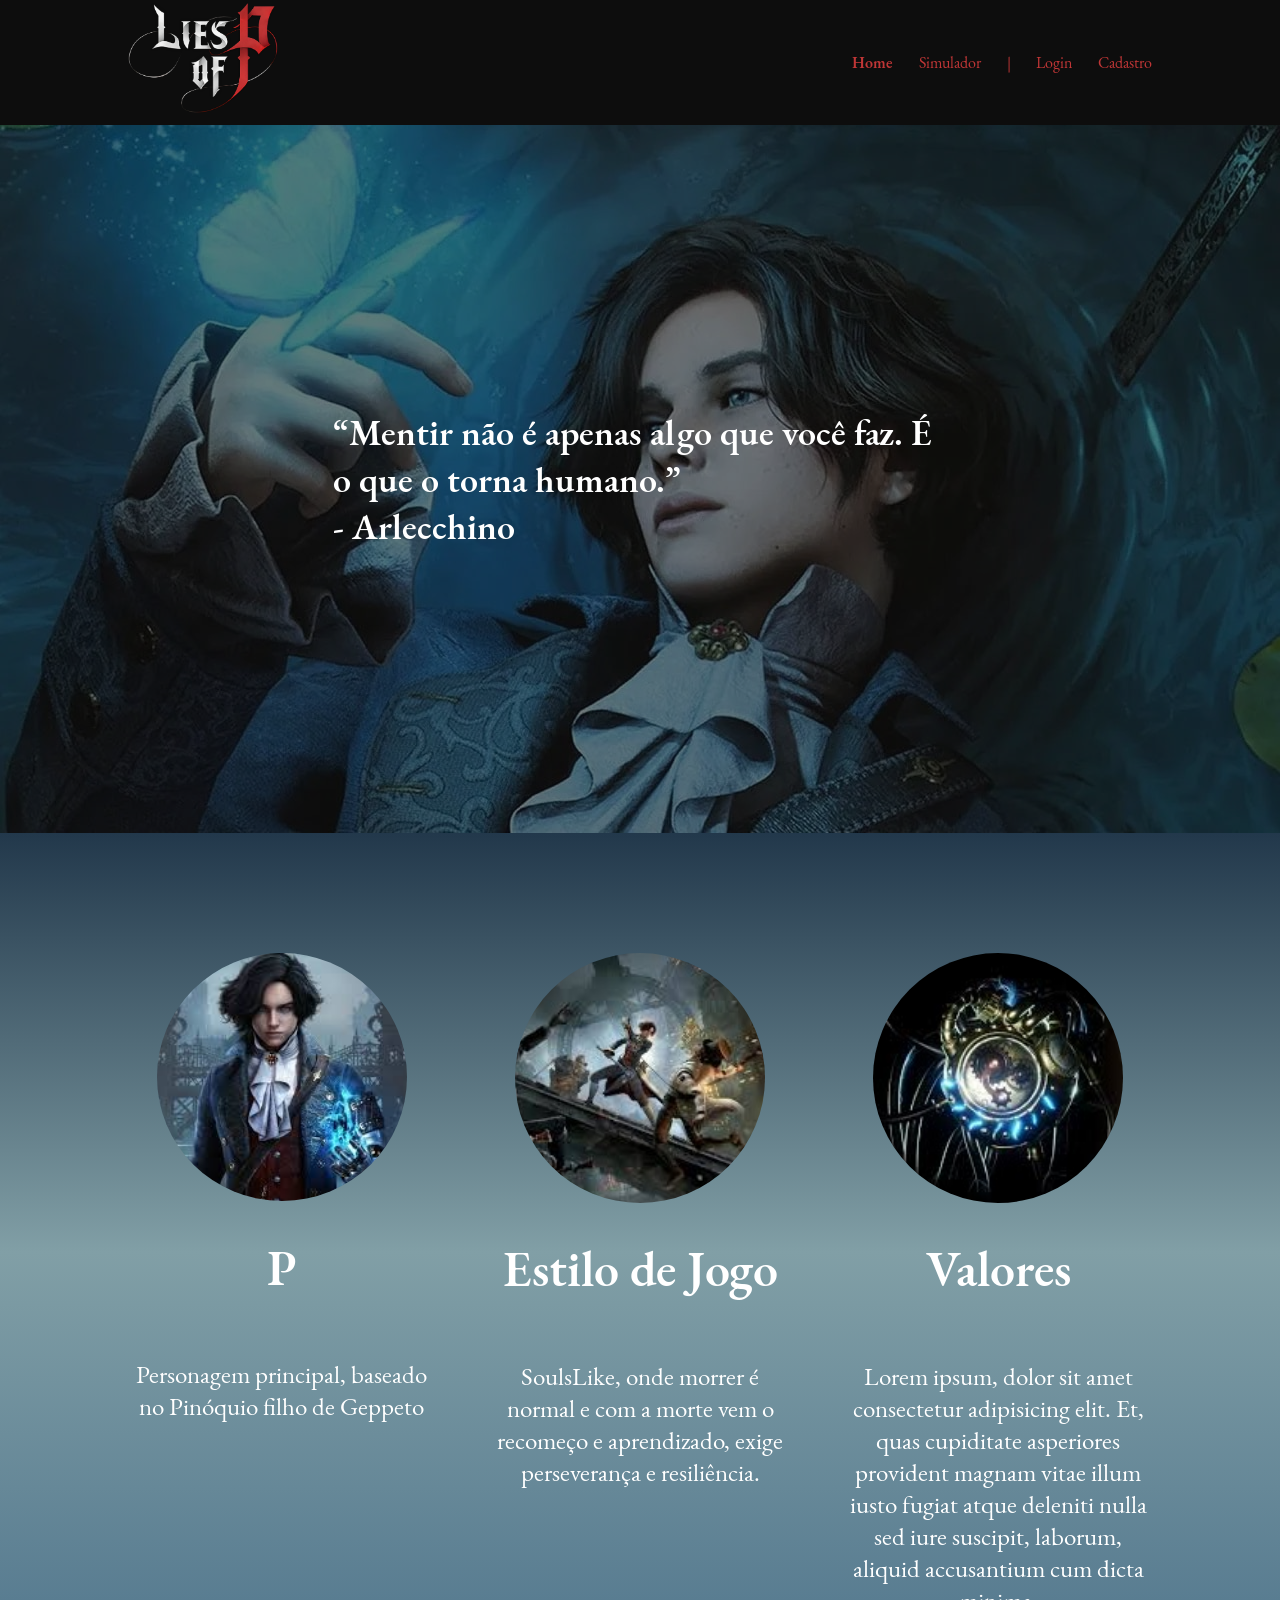
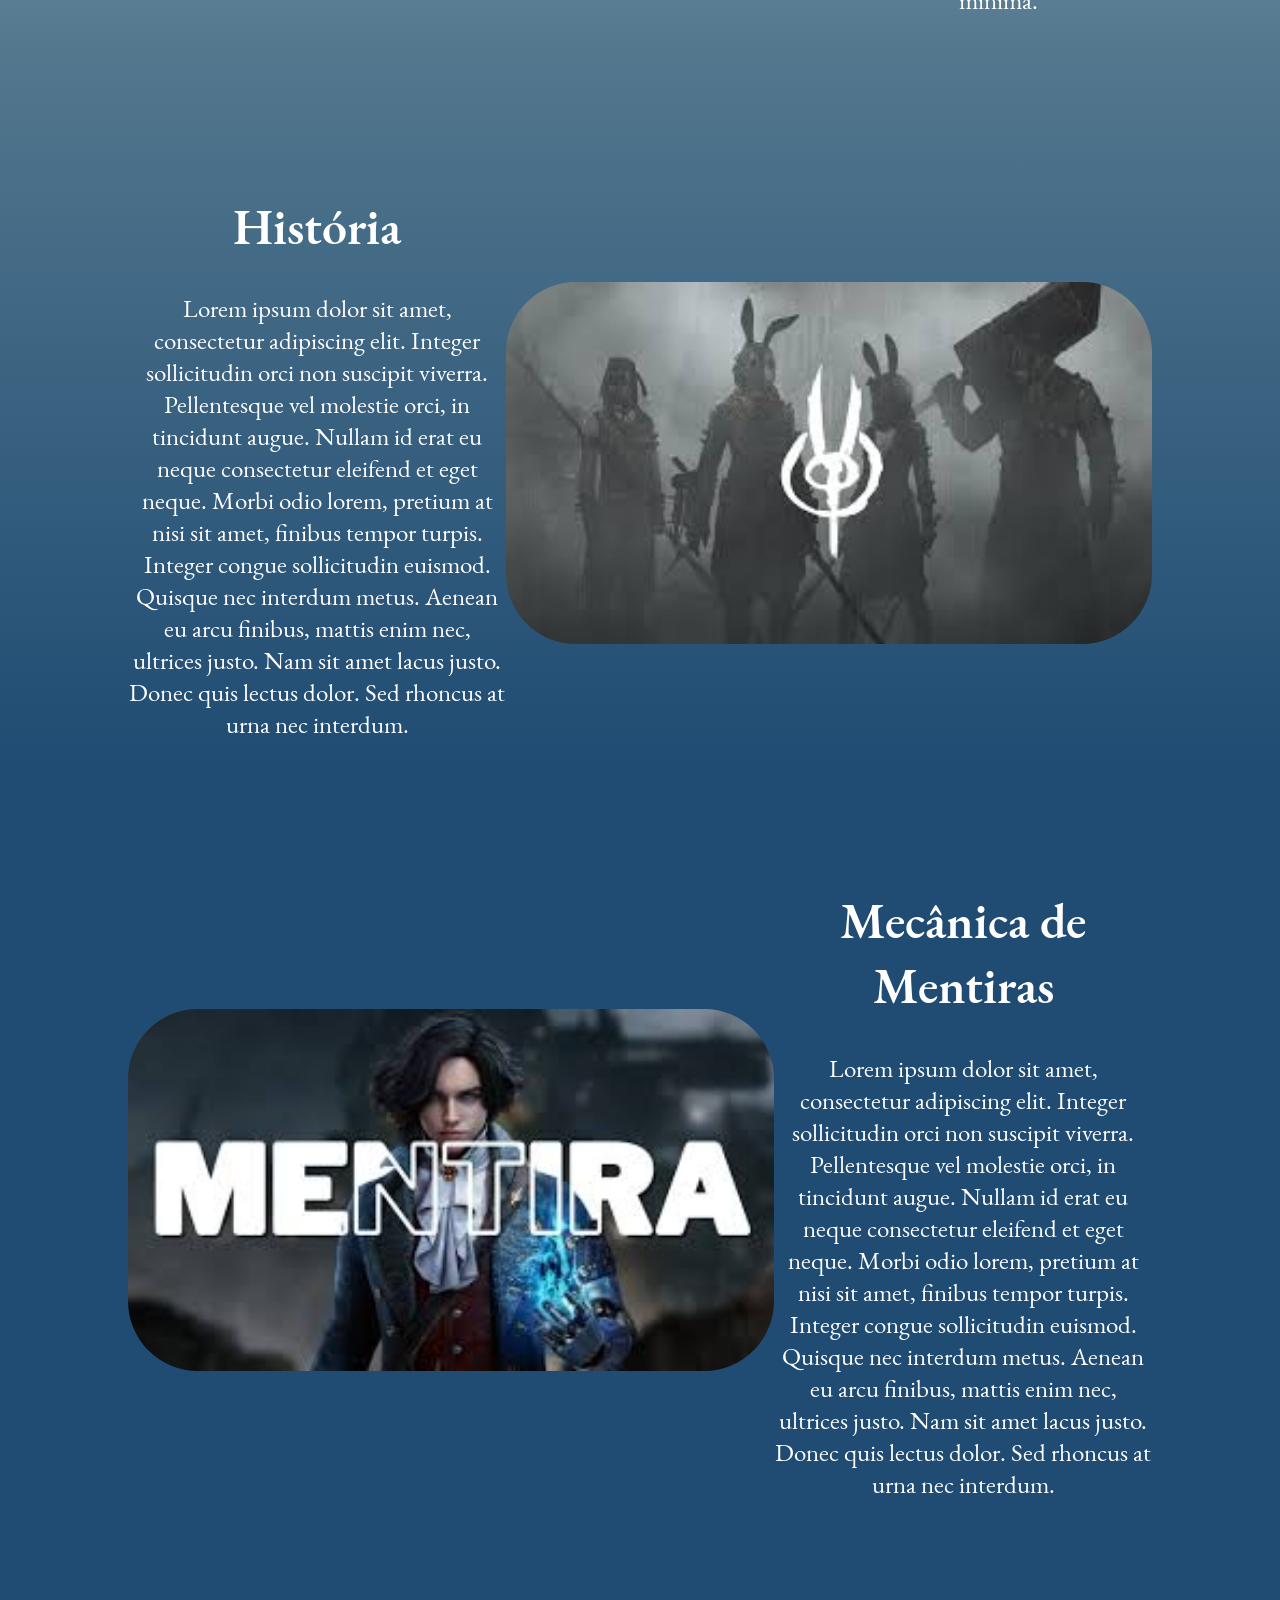
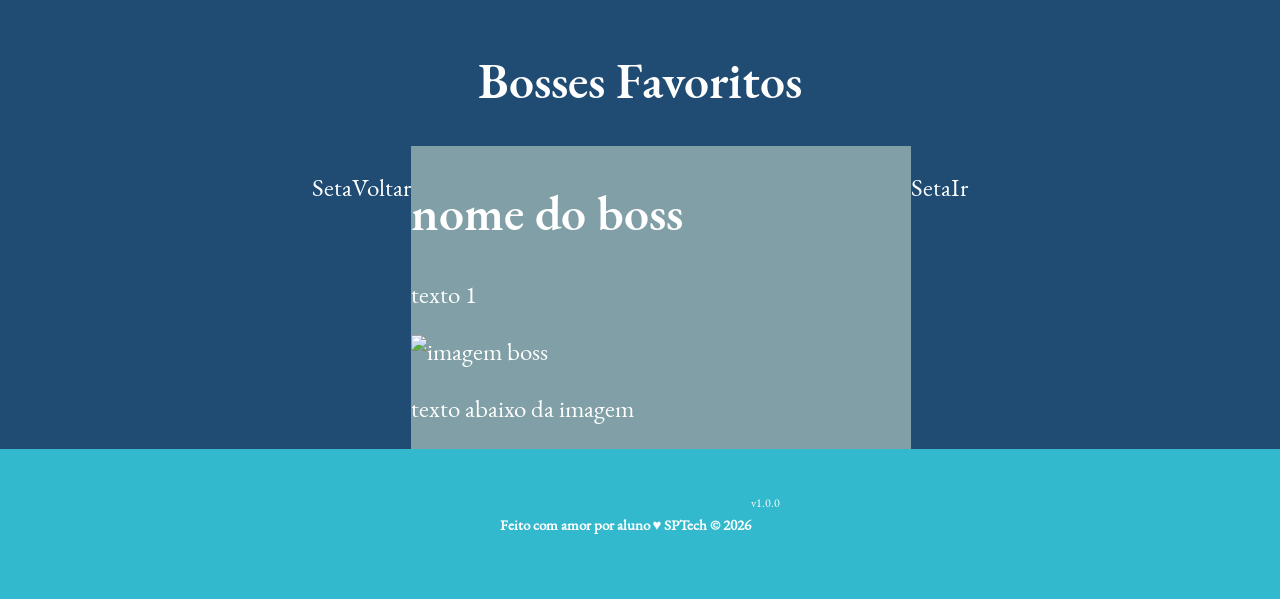
==== public/index.html @ 2c4887ca "Fazendo secção de resumo, historia, mentiras e bosses favoritos." ====
<!DOCTYPE html>
<html lang="en">

<head>
    <meta charset="UTF-8">
    <meta http-equiv="X-UA-Compatible" content="IE=edge">
    <meta name="viewport" content="width=device-width, initial-scale=1.0">

    <title>AquaTech | Página Inicial</title>

    <script src="./js/sessao.js"></script>

    <link rel="stylesheet" href="./css/estilo.css">
    <link rel="icon" href="./assets/icon/favicon2.ico">
    <link rel="preconnect" href="https://fonts.gstatic.com">
</head>

<body>
    <div class="header">
      <div class="container">
        <h1 class="titulo"><img src="assets/img/LoPLogo.png" alt="Logo Lies of P"></h1>
        <ul class="navbar">
          <li class="agora">
            <a href="#">Home</a>
          </li>
          <li>
            <a href="simulador.html">Simulador</a>
          </li>
          <li>|</li>
          <li>
            <a href="login.html">Login</a>
          </li>
          <li>
            <a href="cadastro.html">Cadastro</a>
          </li>
        </ul>
      </div>
    </div>
  
    <div class="banner">
      <div class="container">
        <p>“Mentir não é apenas algo que você faz. É o que o torna humano.” <br>- Arlecchino 
</p>
      </div>
    </div>
  
    <div class="social">
      <div class="container">
        <div class="boxes">
          <div class="box">
            <img src="assets/img/PErgo.jpg">
            <h1>P</h1>
            <p>Personagem principal, baseado no Pinóquio filho de Geppeto</p>
          </div>
          <div class="box">
            <img src="assets/img/ResumoPlayStyle.jpg">
            <h1>Estilo de Jogo</h1>
            <p>SoulsLike, onde morrer é normal e com a morte vem o recomeço e aprendizado, exige perseverança e resiliência.</p>
          </div>
          <div class="box">
            <img src="assets/img/coracaoQuad.jpg">
            <h1>Valores</h1>
            <p>Lorem ipsum, dolor sit amet consectetur adipisicing elit. Et, quas cupiditate asperiores provident magnam
              vitae illum iusto fugiat atque deleniti nulla sed iure suscipit, laborum, aliquid accusantium cum dicta
              minima.</p>
          </div>
        </div>
      </div>
    </div>

    <div class="lore">
        <div class="container">
            <div class="txt">
                <h1>História</h1>
                <p>Lorem ipsum dolor sit amet, consectetur adipiscing elit. Integer sollicitudin orci non suscipit viverra. Pellentesque vel molestie orci, in tincidunt augue. Nullam id erat eu neque consectetur eleifend et eget neque. Morbi odio lorem, pretium at nisi sit amet, finibus tempor turpis. Integer congue sollicitudin euismod. Quisque nec interdum metus. Aenean eu arcu finibus, mattis enim nec, ultrices justo. Nam sit amet lacus justo. Donec quis lectus dolor. Sed rhoncus at urna nec interdum.</p>
            </div>
            <img src="assets/img/lore.jpg" alt="" class="png">
        </div>
    </div>
    
    <div class="lie">
        <div class="container">
            <img src="assets/img/mentira.jpg" alt="" class="png">
            <div class="txt">
                <h1>Mecânica de Mentiras</h1>
                <p>Lorem ipsum dolor sit amet, consectetur adipiscing elit. Integer sollicitudin orci non suscipit viverra. Pellentesque vel molestie orci, in tincidunt augue. Nullam id erat eu neque consectetur eleifend et eget neque. Morbi odio lorem, pretium at nisi sit amet, finibus tempor turpis. Integer congue sollicitudin euismod. Quisque nec interdum metus. Aenean eu arcu finibus, mattis enim nec, ultrices justo. Nam sit amet lacus justo. Donec quis lectus dolor. Sed rhoncus at urna nec interdum.</p>
            </div>
        </div>
    </div>

    <div class="bossesfav">
        <h1>Bosses Favoritos</h1>
        <div class="boss">
            <p>SetaVoltar</p>
            <div class="bossbox">
                <h1>nome do boss</h1>
                <p>texto 1</p>
                <img src="" alt="imagem boss">
                <p>texto abaixo da imagem</p>
            </div>
            <p>SetaIr</p>
        </div>
    </div>

    <div class="footer">
      <div class="container">
        <h4>Feito com amor por aluno &hearts; SPTech &copy; 2026</h4>
        <span class="version">v1.0.0</span>
      </div>
    </div>
  </body>

</html>
---- public/css/estilo.css ----
@font-face {
    font-family: 'LoPTitle';
    src: url('../fonts/TitleFontEnglish.ttf') format('truetype');
    font-weight: 600;
    font-style: normal;
}
@font-face {
    font-family: 'LoPInfo';
    src: url('../fonts/InfoFontEnglish.ttf') format('truetype');
    font-weight: normal;
    font-style: normal;
}
body {
  margin: 0;
  padding: 0;
  font-family: 'LoPInfo';
  background-color: #0D0D0D;
}

:root {
  --tamanho-header: 125px;
  --tamanho-banner: calc(100vh - var(--tamanho-header) - var(--tamanho-footer) - 2px);
  --tamanho-simulador: calc(100vh - var(--tamanho-header) - var(--tamanho-footer) - 2px);
  --tamanho-login: calc(100vh - var(--tamanho-header) - var(--tamanho-footer) - 2px);
  --tamanho-footer: 65px;
}

.container {
  display: flex;
  width: 80%;
  margin: auto;
}

.header {
  height: var(--tamanho-header);
}

.header .container {
  justify-content: space-between;
  align-items: center;
  height: 100%;
}

.header a {
  text-decoration: none;
  color: #BF3636;
}

.agora {
  font-family: 'LoPTitle';
}

.navbar {
  width: 300px;
  display: flex;
  align-items: center;
  justify-content: space-between;
  list-style: none;
  color: #BF3636;
}

.titulo {
  color: #32b9cd;
  width: fit-content;
  font-weight: 500;
}

.header h1 {
  margin: 0;
}
.header img{
    width: 150px;
}

/* BANNER */

.banner {
  height: var(--tamanho-banner);
  color: white;
  position: relative;
  font-family: 'LoPTitle';
}

.banner::before{
    display: flex;
    width: 100%;
    position: absolute;
    background-image: url('../assets/img/lies-of-p-pinocchio.jpg');
    content: '';
    inset: 0;
    background-size: cover;
    background-position: bottom;
    z-index: -1;
    opacity: 0.45;
}

.banner .container {
  justify-content: center;
  align-items: center;
  height: 100%;
}

.banner .container p {
  width: 60%;
  margin: 0;
  padding: 0;
  font-size: 36px;
}

.banner .container span {
  font-weight: 800;
}

/* MISSÃO VISÃO VALORES */

.social {
    background: linear-gradient(#22384B,#819FA6,#51768D);
    display: flex;
    padding-top: 7%;
}

.social .container {
  justify-content: center;
}



.social .container .boxes {
  display: flex;
  justify-content: space-between;
  width: 100%;
  padding: 30px 0;
}

.social p {
  text-align: center;
}

.box {
  display: flex;
  flex-direction: column;
  align-items: center;
  color: #fff;
  font-size: 25px;
  width: 30%;
}

.box img {
  width: 250px;
  border-radius: 100%;
}

.box h1{
    font-family: 'LoPTitle';
}
/* Lore */
.lore{
    background: linear-gradient(#51768D, #204C73);
    display: flex;
    padding-top: 7%;
}

.lore .container {
  display: flex;
  justify-content: space-evenly;
  align-items: center;
  text-align: center;

}
.txt{
  align-items: center;
  color: #fff;
  font-size: 25px;
  width: 40%;
}

.txt h1{
    font-family: 'LoPTitle';
}

.container .png{
    width: 700px;
    border-radius: 70px;
}

.lie{
    background-color: #204C73;
    display: flex;
    padding-top: 7%;
}

.lie .container {
  display: flex;
  justify-content: space-evenly;
  align-items: center;
  text-align: center;

}

/* Bosses */
.bossesfav{
    display: flex;
    justify-content: center;
    align-items: center;
    flex-direction: column;
    padding-top: 7%;
    background-color: #204C73;
    color: #fff;
    font-size: 25px;
}

.bossesfav h1{
    font-family: 'LoPTitle';
}

.boss{
    display: flex;
    flex-direction: row;
}

.bossbox{
    background-color: #819FA6;
    width: 500px;
}
/* FOOTER */

.footer {
  background-color: #32b9cd;
  height: 150px;
  color: #fff;
  display: flex;
  font-size: 15px;
}

.footer .container {
  justify-content: center;
  text-align: center;
}

.footer .container .version {
  font-size: 12px;
}

/* LOGIN */

.login {
  height: var(--tamanho-login);
  background-image: url('../assets/imgs/bg-jelly-fish-para-home.png');
  background-size: cover;
}

.login .container {
  justify-content: center;
  align-items: center;
  height: 100%;
}

.card {
  width: 50%;
  background-color: #e5e5e5;
  border-radius: 10px;
  display: flex;
  align-items: center;
  justify-content: space-evenly;
  color: palevioletred;
  flex-direction: column;
  height: fit-content;
  padding: 20px 0;
}

.card h2 {
  margin: 0;
  font-size: 30px;
}

.formulario {
  display: flex;
  height: 90%;
  width: 80%;
  justify-content: space-around;
  flex-direction: column;
}

.formulario span {
  font-size: 15px;
  font-weight: 800;
}

.formulario input {
  border: 2px solid #32b9cd;
  text-align: center;
  border-radius: 10px;
  margin: 0;
}

.formulario select {
  border: 2px solid #32b9cd;
  background-color: white;
  color: gray;
  height: 36px;
  text-align: center;
  border-radius: 10px;
  margin: 0;
}

.campo {
  display: flex;
  flex-direction: column;
  justify-content: start;
  padding: 5px 0;
}

.botao {
  cursor: pointer;
  font-family: "Barlow", sans-serif;
  border: 0;
  border-radius: 5px;
  font-weight: 600;
  font-size: 18px;
  color: #fff;
  background-color: #ED145B;
  width: 120px;
  height: 30px;
  align-self: center;
  margin-top: 20px;
}

.loading-div {
  width: 50px;
  display: none;
}

.loading-div img {
  height: 50px;
  width: 50px;
}

#div_erros_login {
  display: none
}

/* FORMULARIO */

.alerta_erro{
  display: flex;
  justify-content: flex-end;
}

.card_erro {
  display: none;
  background-color: #fff;
  color: black;
  width: 230px;
  position: fixed;
  border-radius: 4px;
  border: #ED145B 3px solid;
  padding: 10px;
  margin-right: 10%;
}

.card_erro #mensagem_erro{
  font-weight: 500;
  font-size: 20px;
}

.formulario .tipo_campo {
  font-size: 20px;
  font-weight: 600 !important;
}

.formulario {
  display: flex;
  flex-direction: column;
}

input {
  margin-bottom: 10px;
  border: 2px solid #32b9cd;
  padding: 10px;
  text-align: center;
  border-radius: 10px;
}

.btn {
  font-family: "Barlow", sans-serif;
  border: 0;
  border-radius: 5px;
  font-weight: 600;
  font-size: 18px;
  padding: 10px 15px;
  color: white;
  background-color: #ED145B;
  width: 120px;
  align-self: center;
  margin-top: 5px;
}

.loading-div {
  width: 50px;
  margin: auto;
  display: none;
}

.loading-div img {
  height: 50px;
  width: 50px;
}

/* SIMULADOR */

.simulador {
  color: white;
}

.simulador .container {
  flex-direction: column;
  overflow: scroll; 
  height: var(--tamanho-simulador);
}

/* ALERTA */

#alerta {
  position: absolute;
  right: 0;
  bottom: 0;
}

.mensagem-alarme {
  background-color: white;
  border-radius: 5px;
  width: 300px;
  height: 80px;
  margin: 10px;
  padding: 10px 0;
  display: flex;
  justify-content: space-evenly;
  align-items: center;
}

.mensagem-alarme h3 {
  font-size: 14px;
  margin: 0;
}

.mensagem-alarme .informacao {
  width: 66%;
}

.alarme-sino {
  width: 48px;
  height: 48px;
  animation-name: bell;
  animation-duration: 4s;
  background-image: url('https://cdn-icons-png.flaticon.com/512/1157/1157000.png');
  background-size: cover;
  animation-iteration-count: infinite;
}

@keyframes bell {
  0%   {transform: rotate(25deg)}
  25%  {transform: rotate(-25deg)}
  50%  {transform: rotate(25deg)}
  75%  {transform: rotate(-25deg)}
  100% {transform: rotate(25deg)}
}
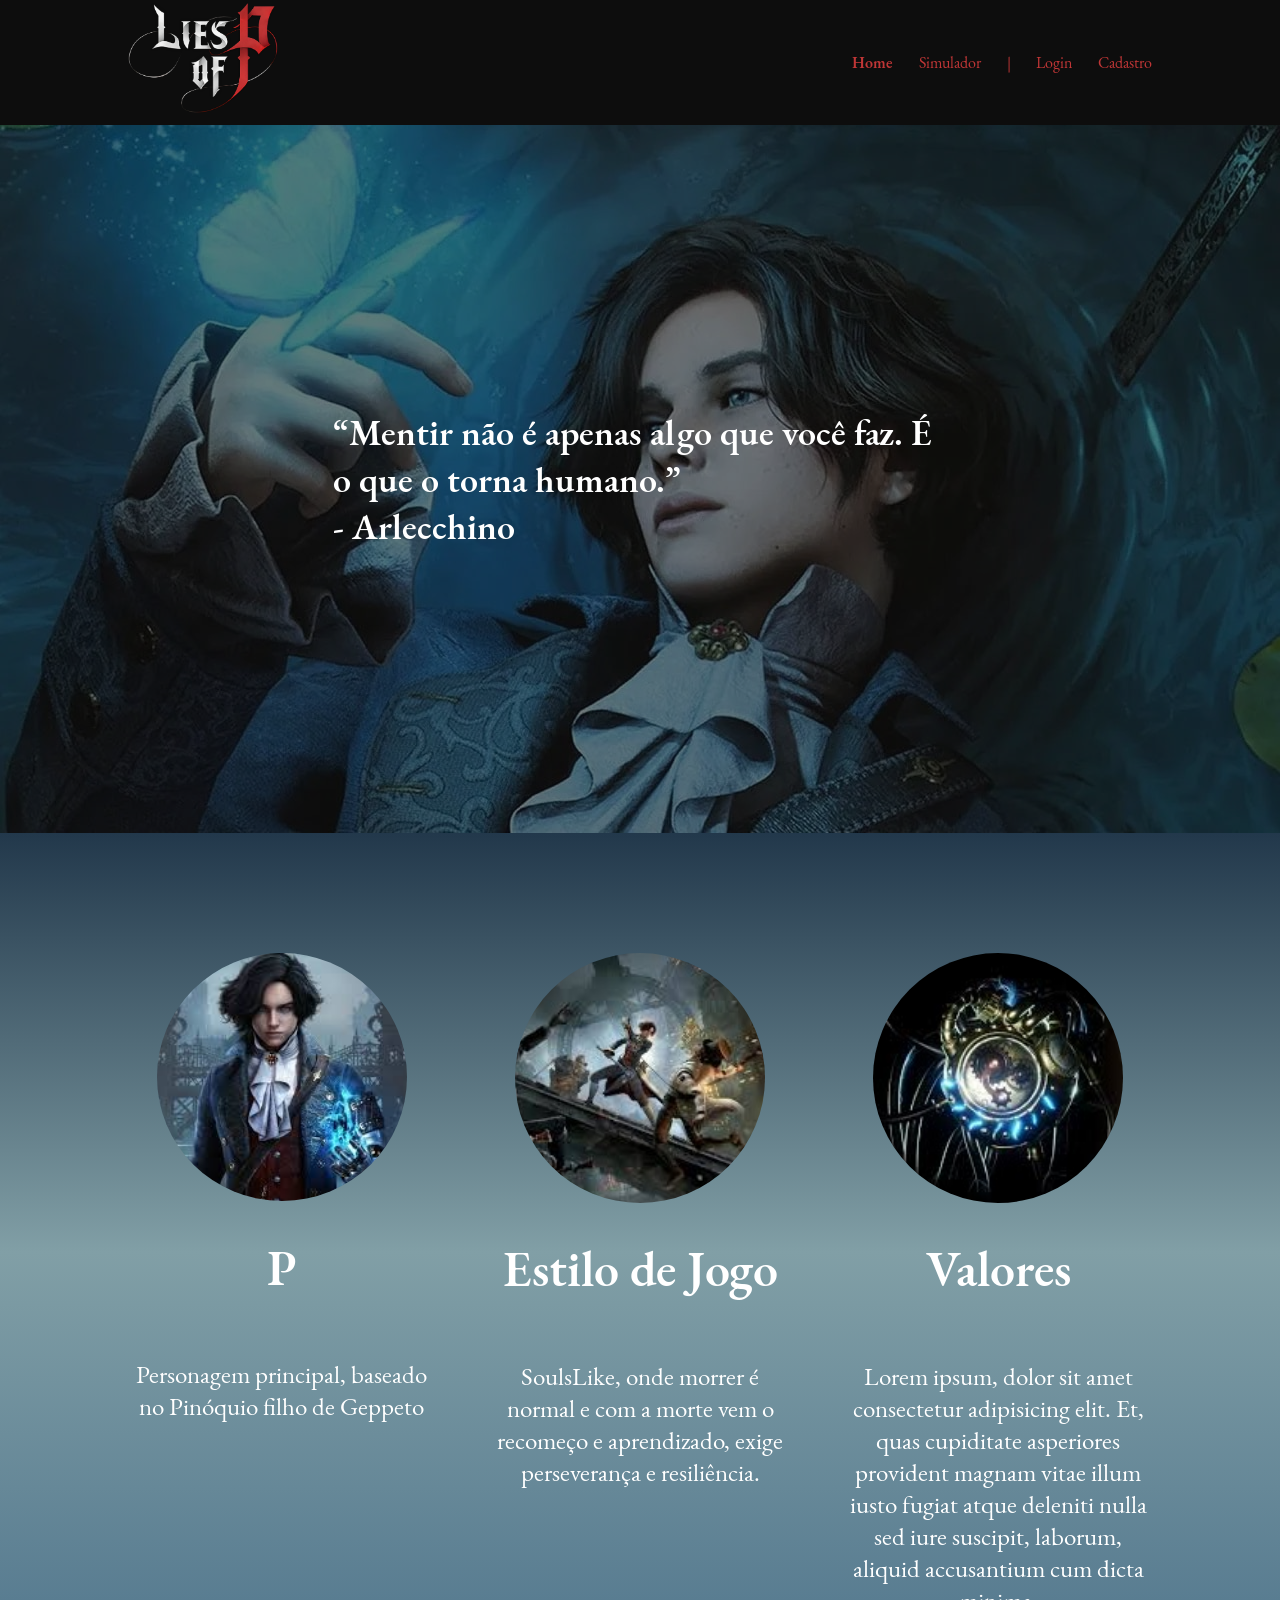
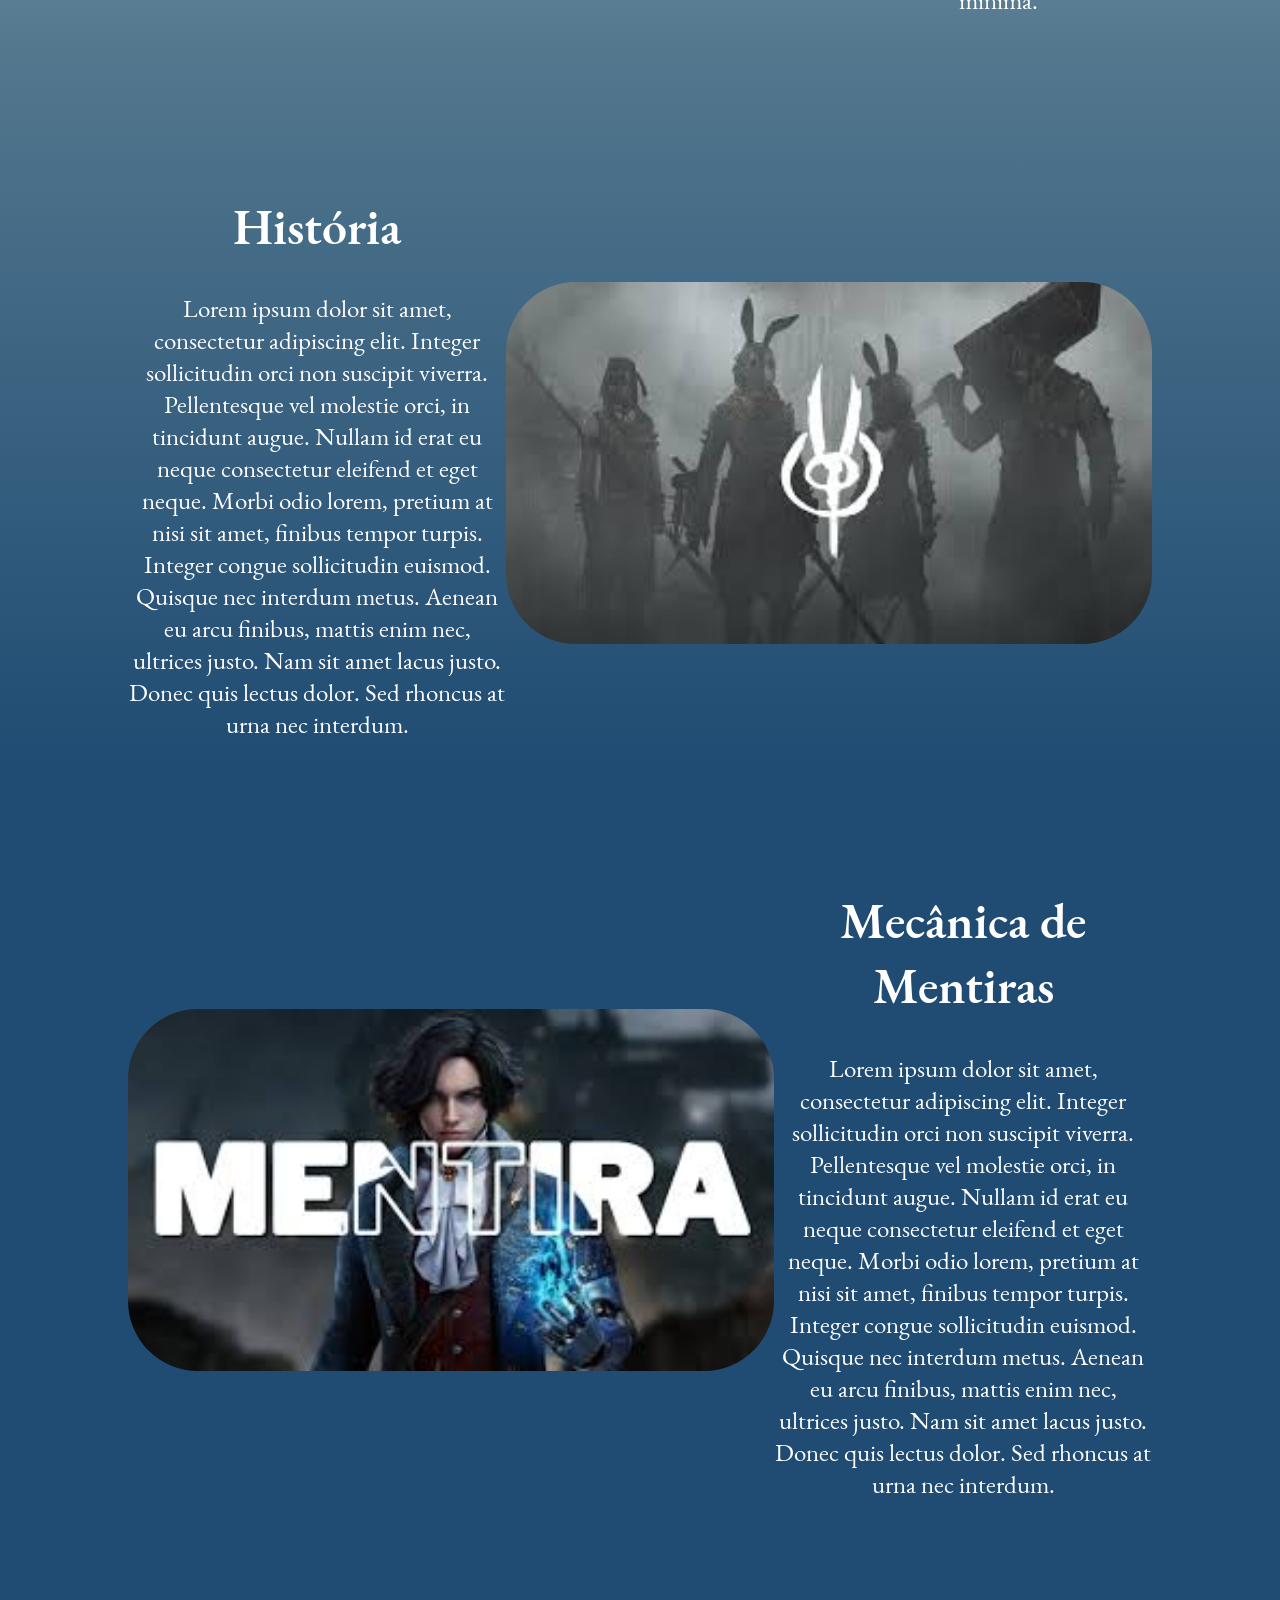
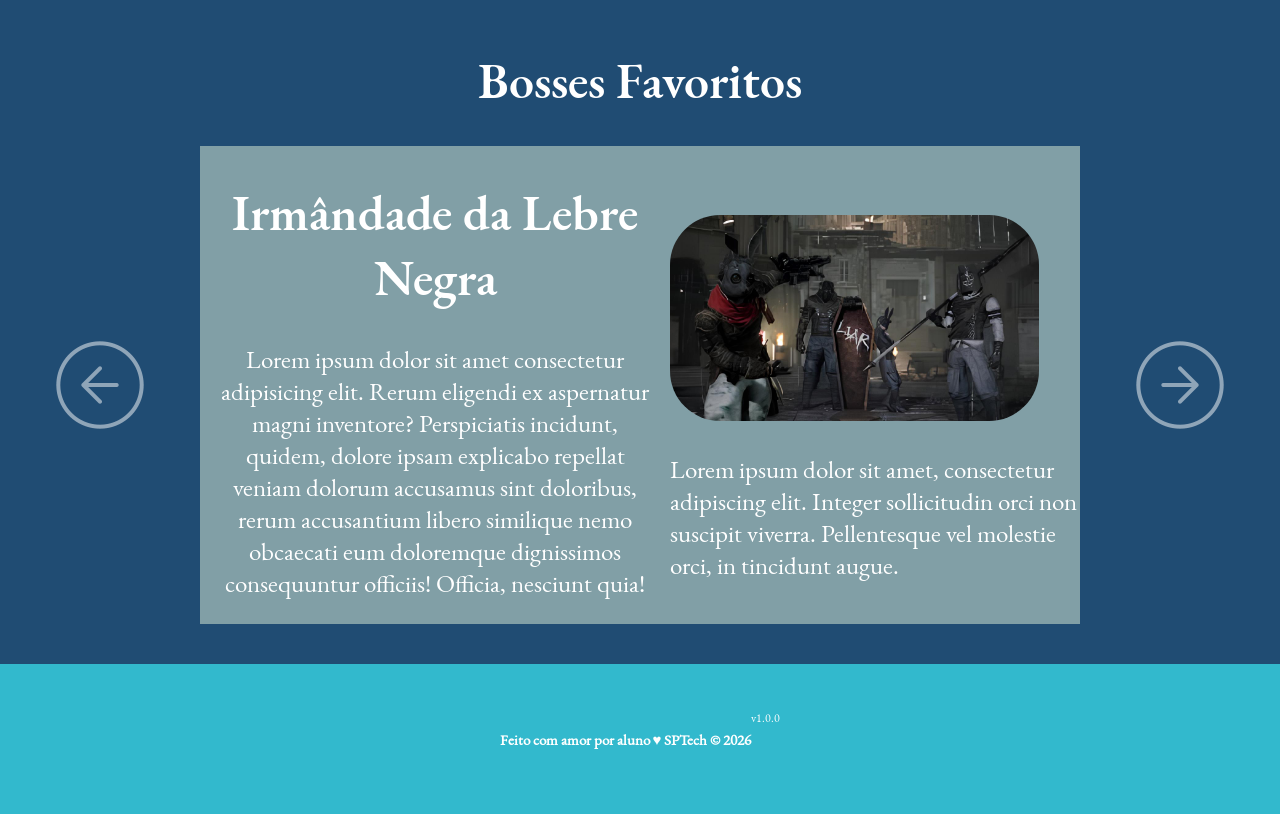
==== commit cf5fc588: "Finalização da estrutura da secção de bosses" ====
--- a/public/index.html
+++ b/public/index.html
@@ -91,14 +91,18 @@
     <div class="bossesfav">
         <h1>Bosses Favoritos</h1>
         <div class="boss">
-            <p>SetaVoltar</p>
+            <img src="assets/img/setaesquerda.png" alt="" class="seta" onclick="mudaresq()">
             <div class="bossbox">
-                <h1>nome do boss</h1>
-                <p>texto 1</p>
-                <img src="" alt="imagem boss">
-                <p>texto abaixo da imagem</p>
+                <div class="textsolo" id="textsolo">
+                    <h1>Irmândade da Lebre Negra</h1>
+                    <p>Lorem ipsum dolor sit amet consectetur adipisicing elit. Rerum eligendi ex aspernatur magni inventore? Perspiciatis incidunt, quidem, dolore ipsam explicabo repellat veniam dolorum accusamus sint doloribus, rerum accusantium libero similique nemo obcaecati eum doloremque dignissimos consequuntur officiis! Officia, nesciunt quia!</p>
+                </div>
+                <div class="textimg" id="textimg">
+                    <img src="assets/img/lebreNegraBoss.jpg" alt="imagem boss">
+                    <p>Lorem ipsum dolor sit amet, consectetur adipiscing elit. Integer sollicitudin orci non suscipit viverra. Pellentesque vel molestie orci, in tincidunt augue.</p>
+                </div>
             </div>
-            <p>SetaIr</p>
+            <img src="assets/img/setadireita.png" alt="" class="seta" onclick="mudardir()">
         </div>
     </div>
 
@@ -110,4 +114,5 @@
     </div>
   </body>
 
+  <script src="./js/mudarimg.js"></script>
 </html>
--- a/public/css/estilo.css
+++ b/public/css/estilo.css
@@ -15,6 +15,10 @@
   padding: 0;
   font-family: 'LoPInfo';
   background-color: #0D0D0D;
+}
+
+h1{
+    font-family: 'LoPTitle';
 }
 
 :root {
@@ -150,9 +154,6 @@
   border-radius: 100%;
 }
 
-.box h1{
-    font-family: 'LoPTitle';
-}
 /* Lore */
 .lore{
     background: linear-gradient(#51768D, #204C73);
@@ -172,10 +173,6 @@
   color: #fff;
   font-size: 25px;
   width: 40%;
-}
-
-.txt h1{
-    font-family: 'LoPTitle';
 }
 
 .container .png{
@@ -207,20 +204,52 @@
     background-color: #204C73;
     color: #fff;
     font-size: 25px;
-}
-
-.bossesfav h1{
-    font-family: 'LoPTitle';
+    padding-bottom: 40px;
 }
 
 .boss{
     display: flex;
     flex-direction: row;
+    align-items: center;
+    justify-content: center;
 }
 
 .bossbox{
     background-color: #819FA6;
-    width: 500px;
+    width: 70%;
+    display: flex;
+    align-items: center;
+    text-align: center;
+}
+
+.bossbox img{
+    width: 90%;
+    /* margin-top: 40px; */
+}
+.bossbox .textsolo{
+    margin-right: 15px;
+    max-width: 50%;
+    margin-left: 15px;
+}
+
+.bossbox .textimg {
+    margin-top: 50px;
+    text-align: start;
+}
+
+.bossbox .textimg img{
+    border-radius: 50px;
+}
+
+.seta{
+    height: 100px;
+    transition: transform 0.3s ease;
+    cursor: pointer;
+    margin: 50px;
+}
+
+.seta:hover{
+    transform: scale(1.1);
 }
 /* FOOTER */
 
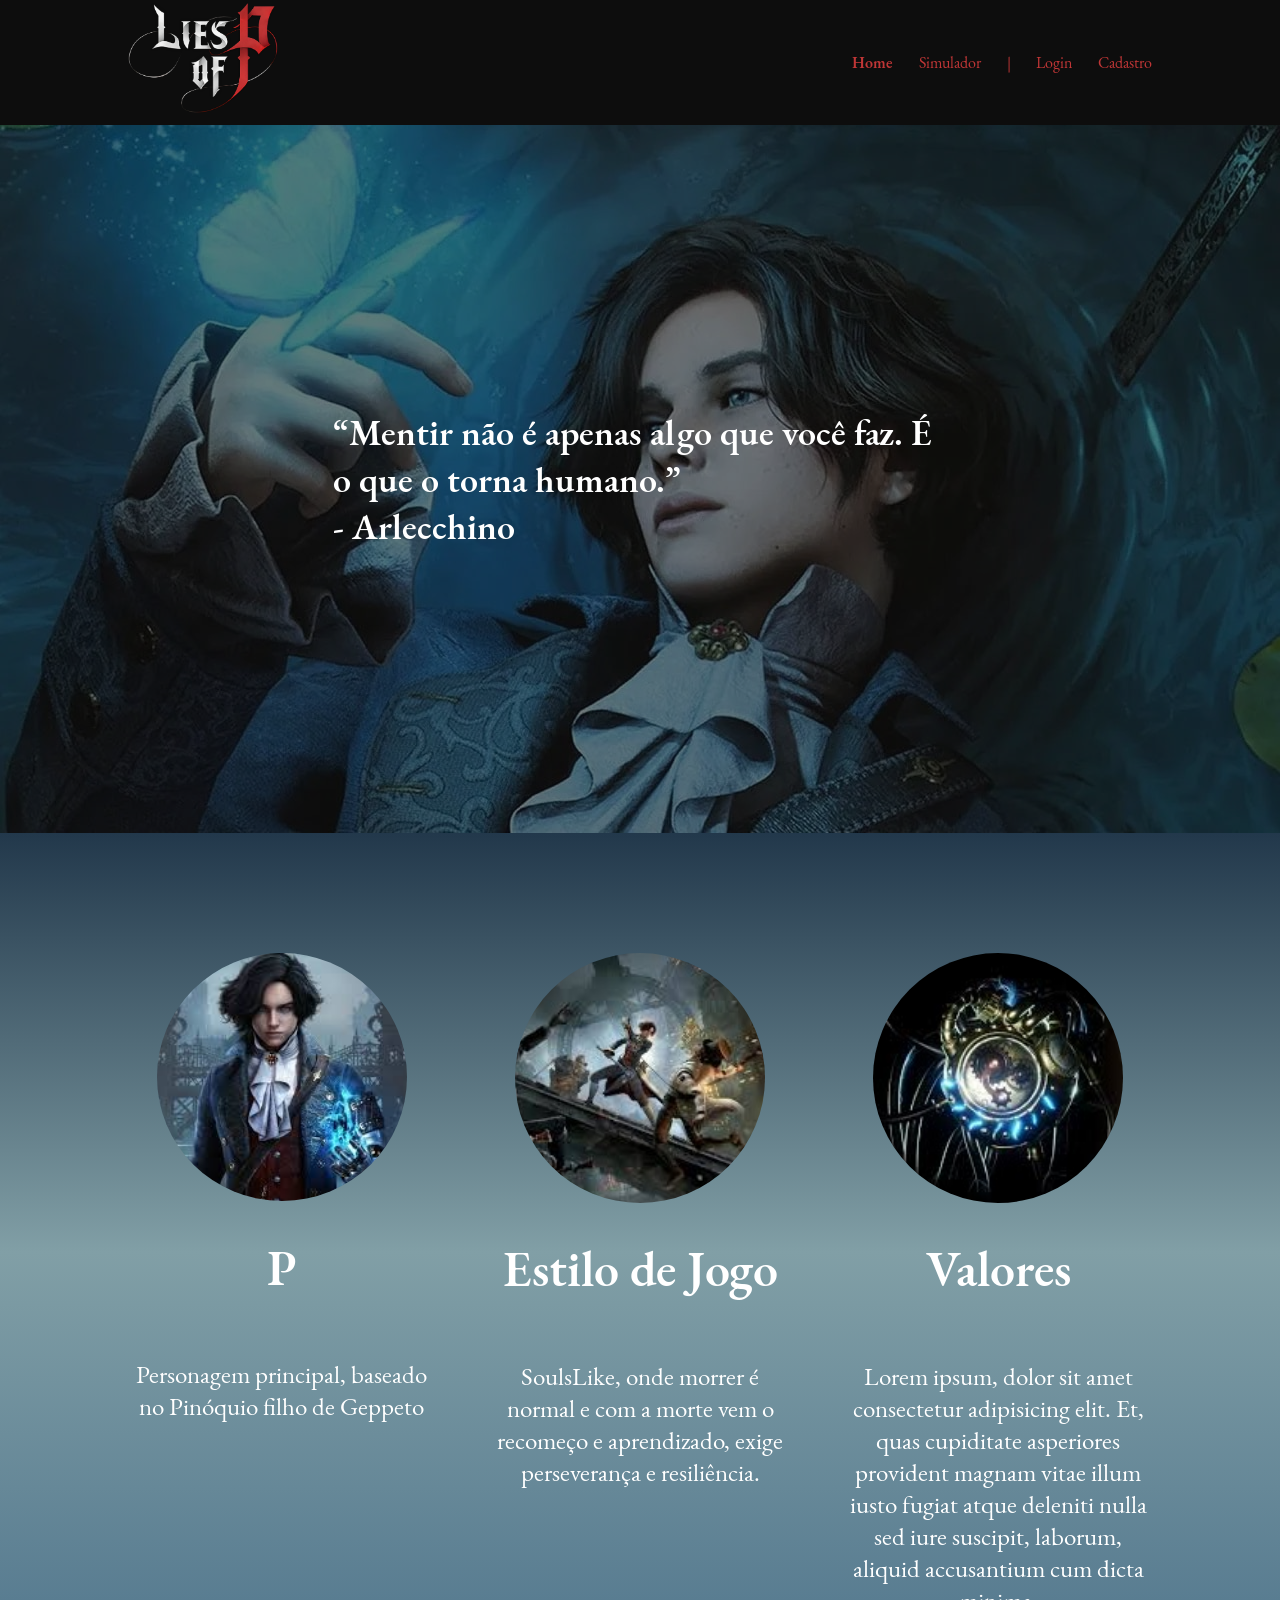
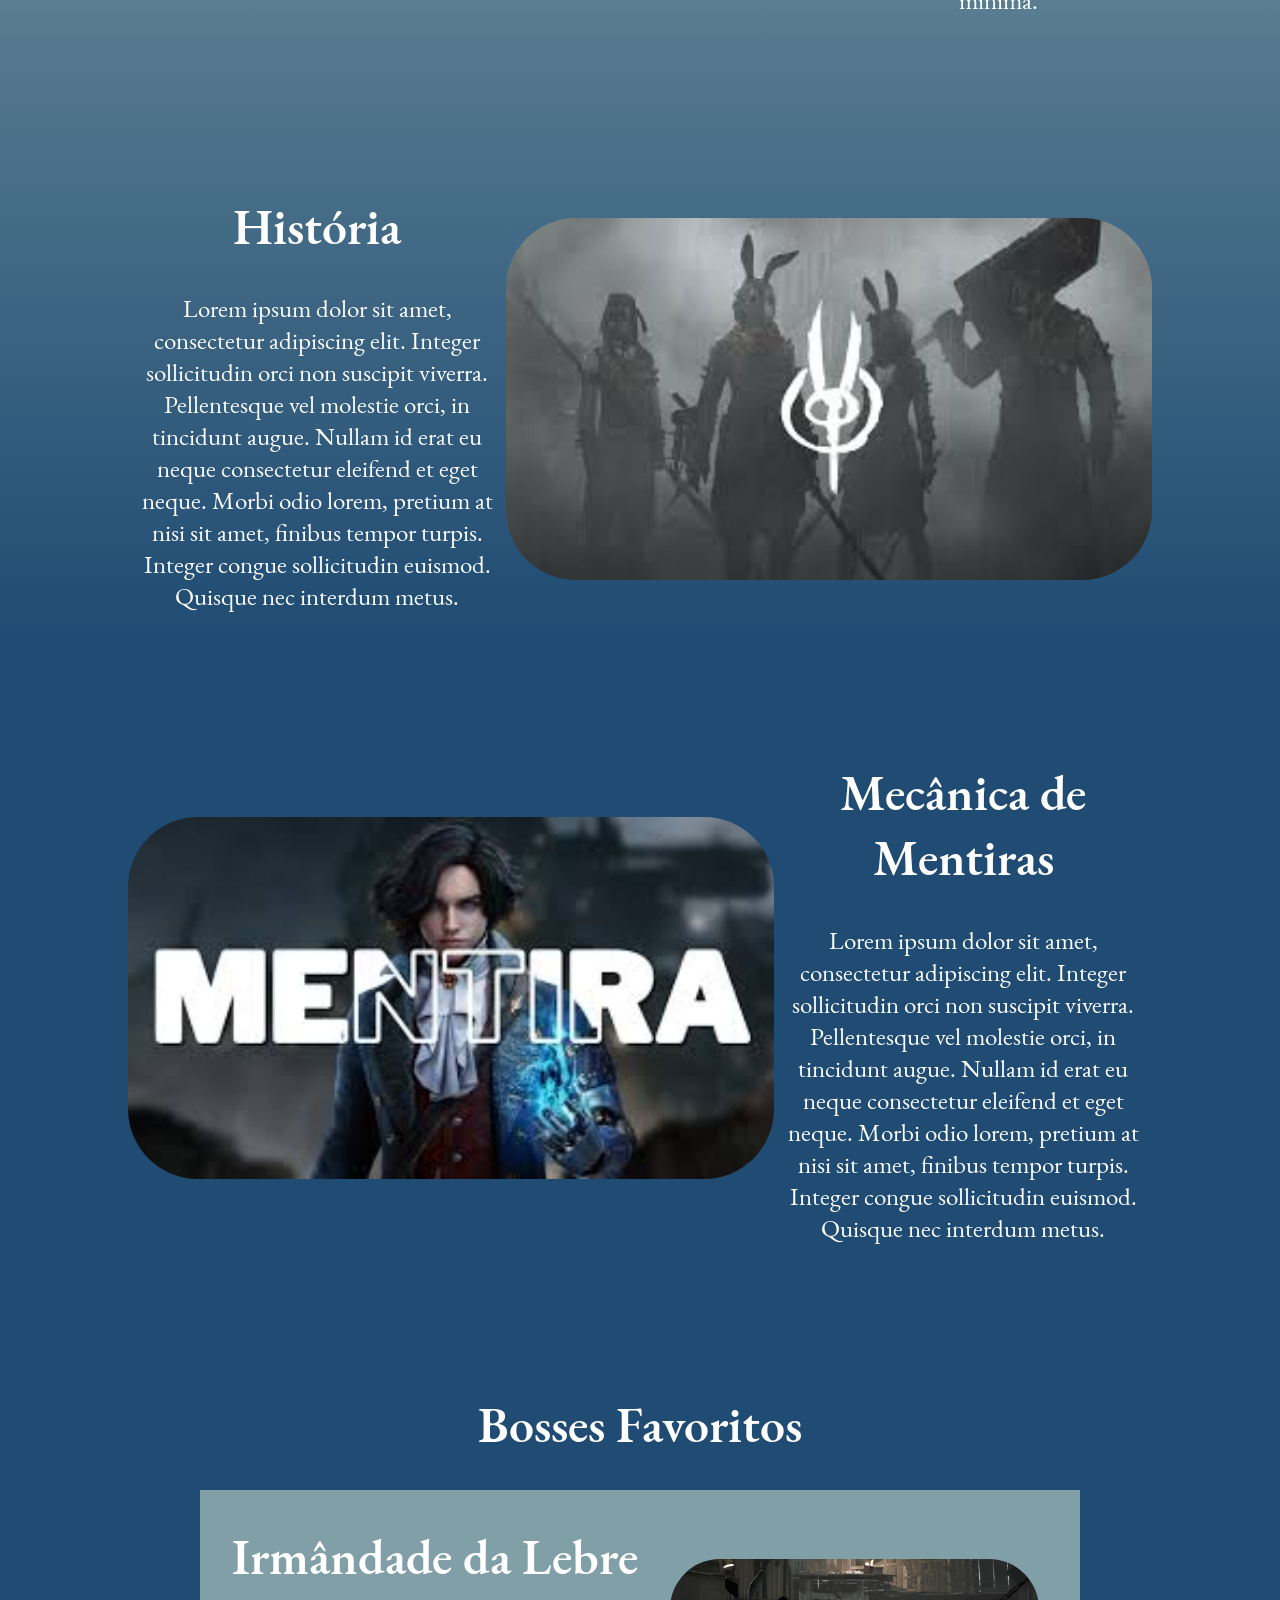
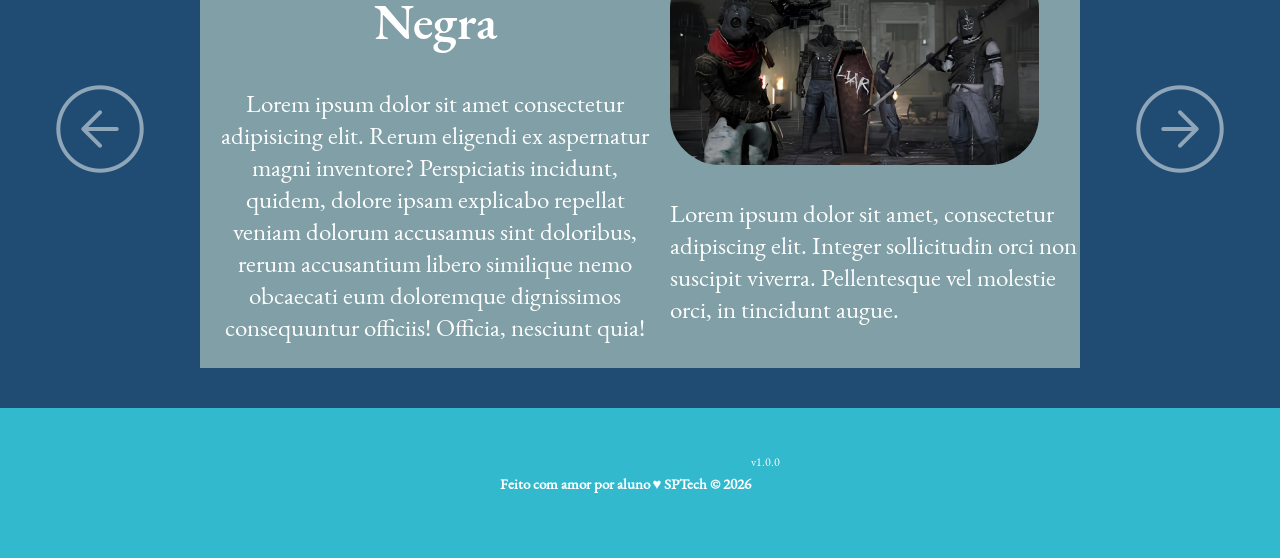
==== commit 3212ece5: "Alterando a logica de cadastro e login, para que sejam usados apenas campos necessarios" ====
--- a/public/index.html
+++ b/public/index.html
@@ -72,7 +72,7 @@
         <div class="container">
             <div class="txt">
                 <h1>História</h1>
-                <p>Lorem ipsum dolor sit amet, consectetur adipiscing elit. Integer sollicitudin orci non suscipit viverra. Pellentesque vel molestie orci, in tincidunt augue. Nullam id erat eu neque consectetur eleifend et eget neque. Morbi odio lorem, pretium at nisi sit amet, finibus tempor turpis. Integer congue sollicitudin euismod. Quisque nec interdum metus. Aenean eu arcu finibus, mattis enim nec, ultrices justo. Nam sit amet lacus justo. Donec quis lectus dolor. Sed rhoncus at urna nec interdum.</p>
+                <p>Lorem ipsum dolor sit amet, consectetur adipiscing elit. Integer sollicitudin orci non suscipit viverra. Pellentesque vel molestie orci, in tincidunt augue. Nullam id erat eu neque consectetur eleifend et eget neque. Morbi odio lorem, pretium at nisi sit amet, finibus tempor turpis. Integer congue sollicitudin euismod. Quisque nec interdum metus.</p>
             </div>
             <img src="assets/img/lore.jpg" alt="" class="png">
         </div>
@@ -83,7 +83,7 @@
             <img src="assets/img/mentira.jpg" alt="" class="png">
             <div class="txt">
                 <h1>Mecânica de Mentiras</h1>
-                <p>Lorem ipsum dolor sit amet, consectetur adipiscing elit. Integer sollicitudin orci non suscipit viverra. Pellentesque vel molestie orci, in tincidunt augue. Nullam id erat eu neque consectetur eleifend et eget neque. Morbi odio lorem, pretium at nisi sit amet, finibus tempor turpis. Integer congue sollicitudin euismod. Quisque nec interdum metus. Aenean eu arcu finibus, mattis enim nec, ultrices justo. Nam sit amet lacus justo. Donec quis lectus dolor. Sed rhoncus at urna nec interdum.</p>
+                <p>Lorem ipsum dolor sit amet, consectetur adipiscing elit. Integer sollicitudin orci non suscipit viverra. Pellentesque vel molestie orci, in tincidunt augue. Nullam id erat eu neque consectetur eleifend et eget neque. Morbi odio lorem, pretium at nisi sit amet, finibus tempor turpis. Integer congue sollicitudin euismod. Quisque nec interdum metus.</p>
             </div>
         </div>
     </div>
@@ -95,7 +95,7 @@
             <div class="bossbox">
                 <div class="textsolo" id="textsolo">
                     <h1>Irmândade da Lebre Negra</h1>
-                    <p>Lorem ipsum dolor sit amet consectetur adipisicing elit. Rerum eligendi ex aspernatur magni inventore? Perspiciatis incidunt, quidem, dolore ipsam explicabo repellat veniam dolorum accusamus sint doloribus, rerum accusantium libero similique nemo obcaecati eum doloremque dignissimos consequuntur officiis! Officia, nesciunt quia!</p>
+                    <p> Lorem ipsum dolor sit amet consectetur adipisicing elit. Rerum eligendi ex aspernatur magni inventore? Perspiciatis incidunt, quidem, dolore ipsam explicabo repellat veniam dolorum accusamus sint doloribus, rerum accusantium libero similique nemo obcaecati eum doloremque dignissimos consequuntur officiis! Officia, nesciunt quia!</p>
                 </div>
                 <div class="textimg" id="textimg">
                     <img src="assets/img/lebreNegraBoss.jpg" alt="imagem boss">
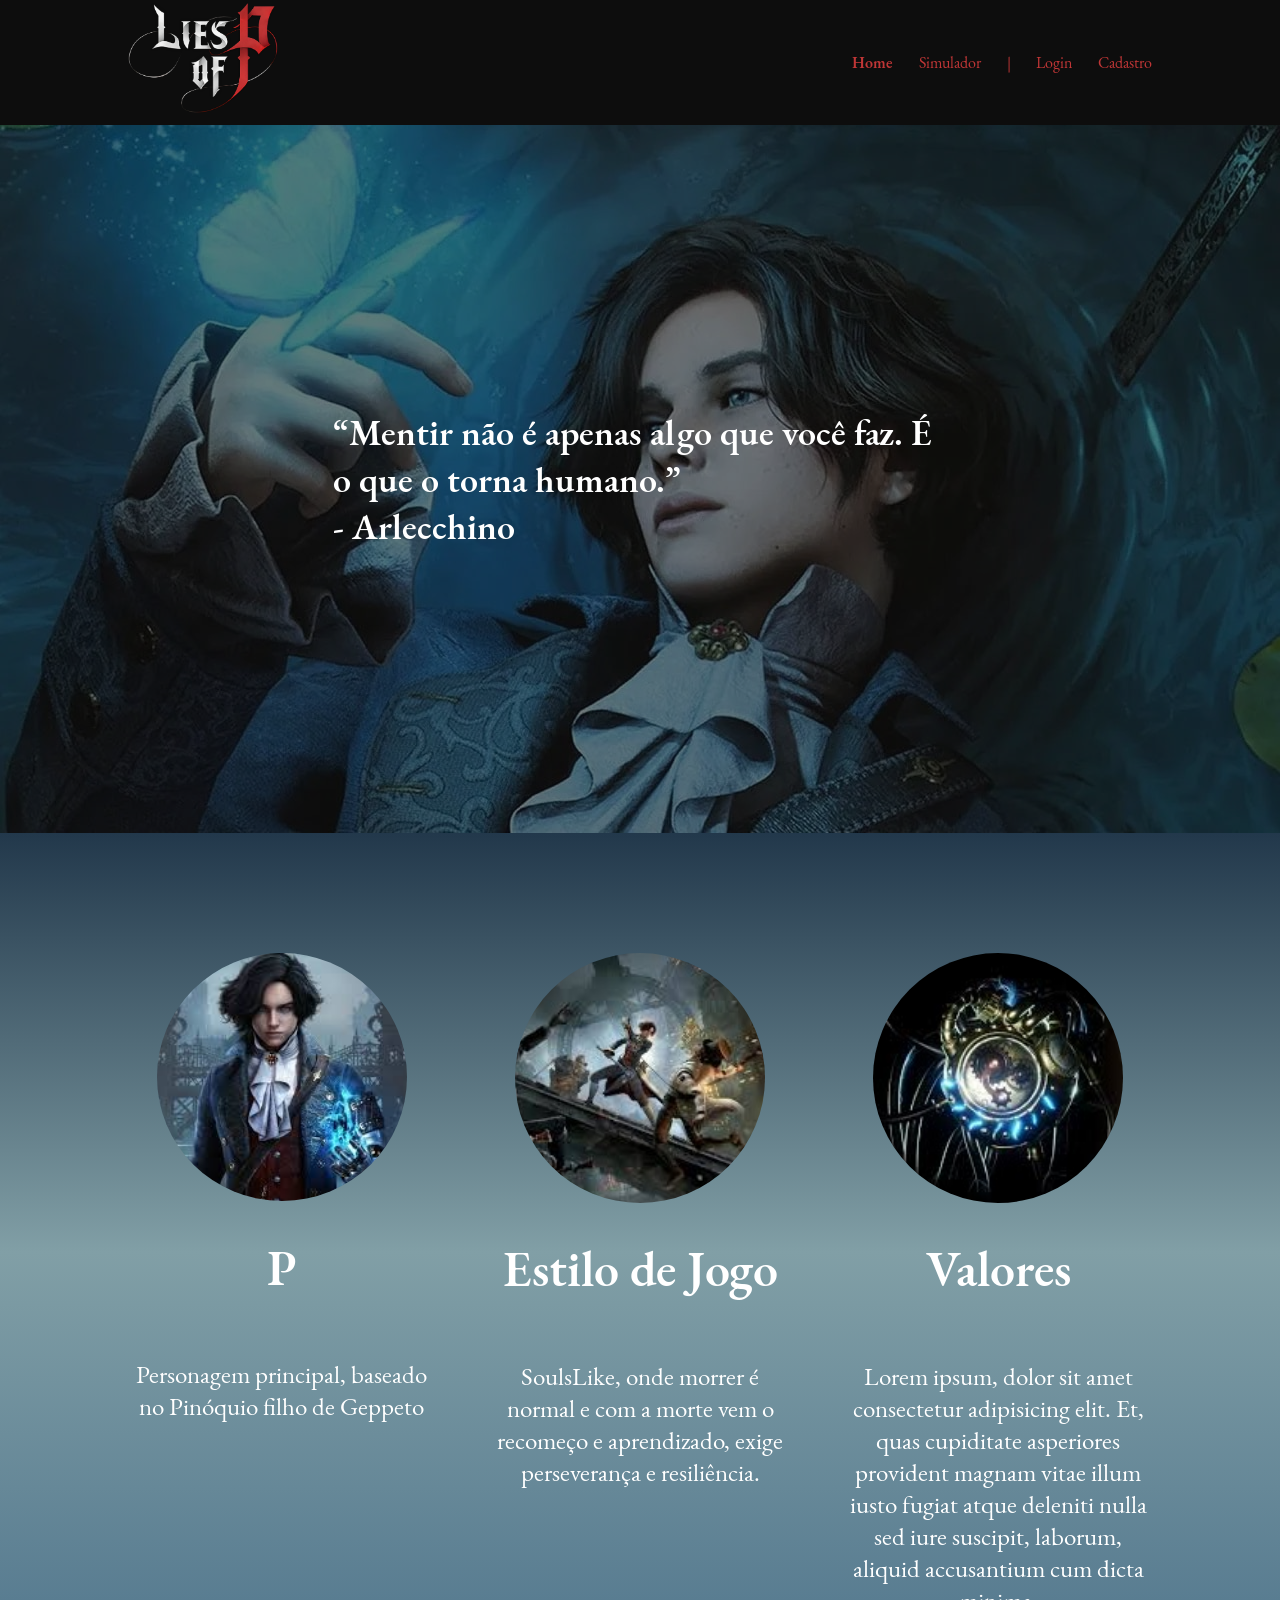
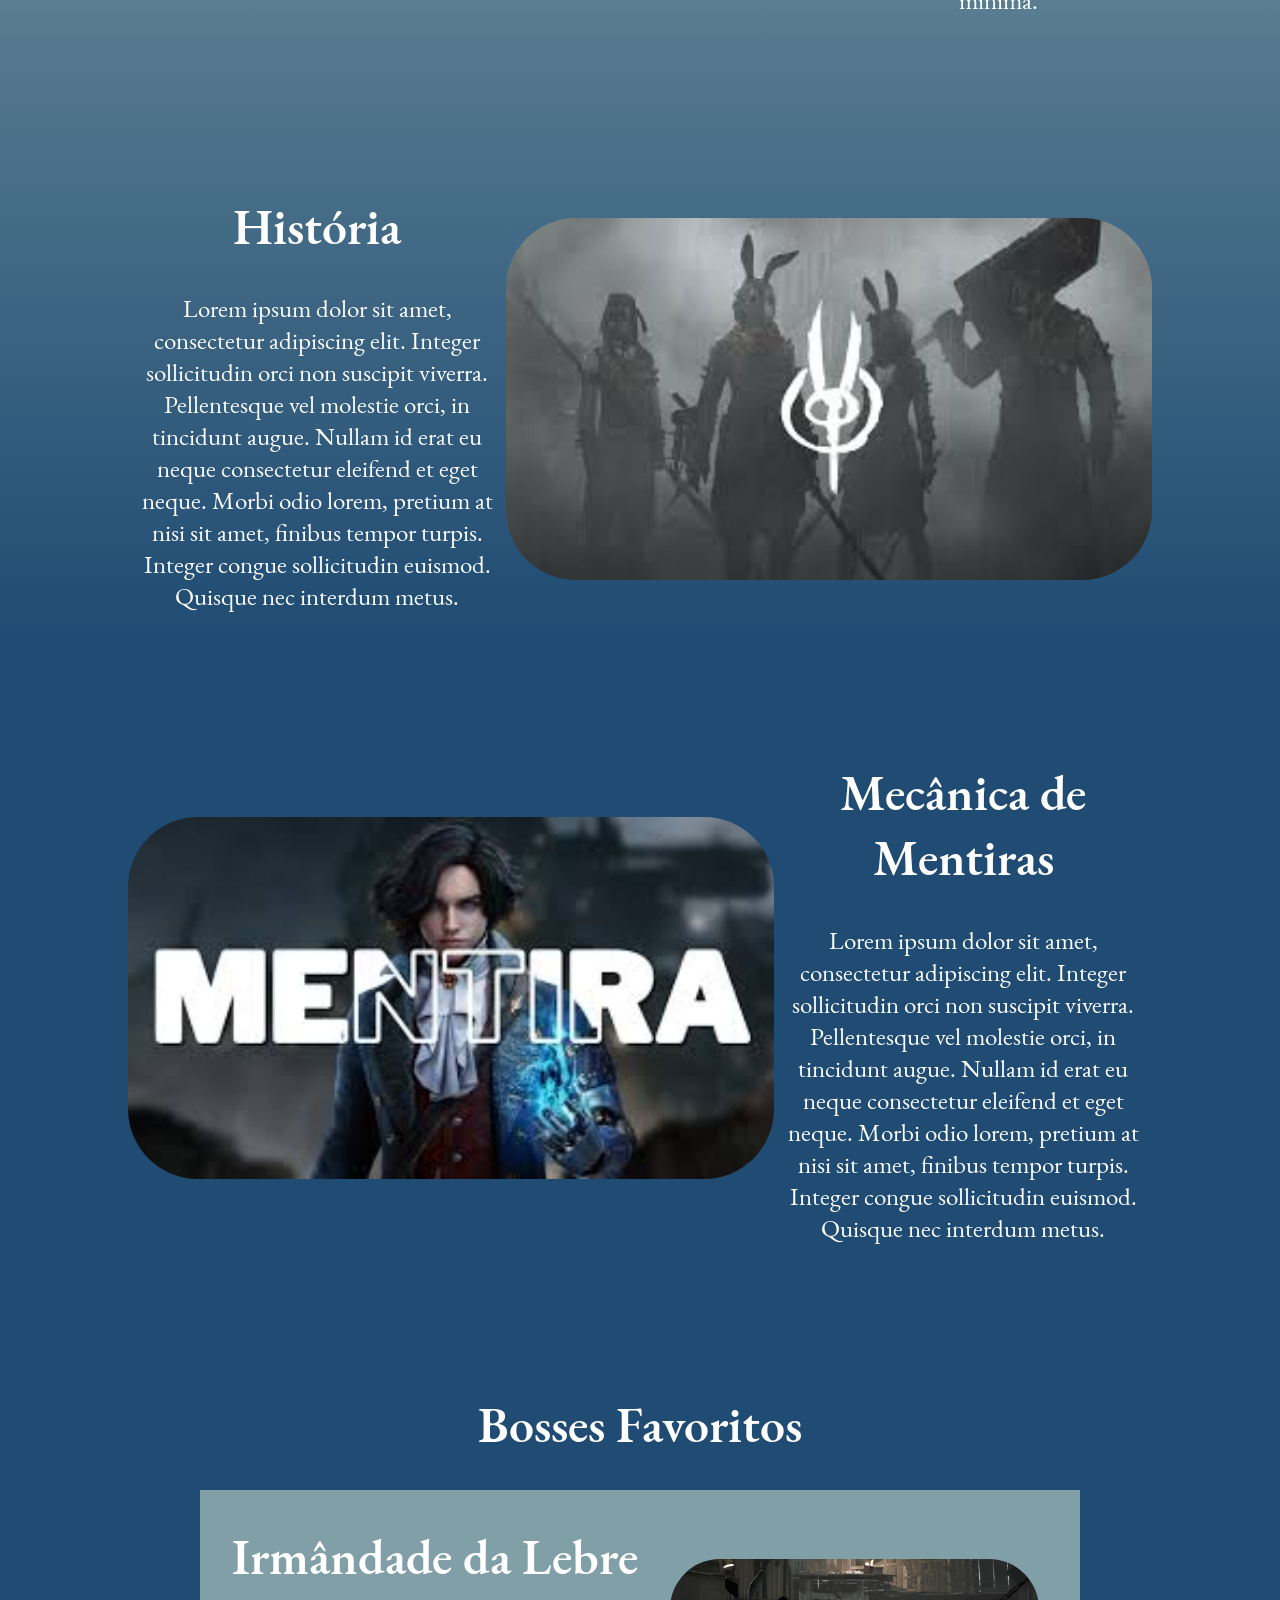
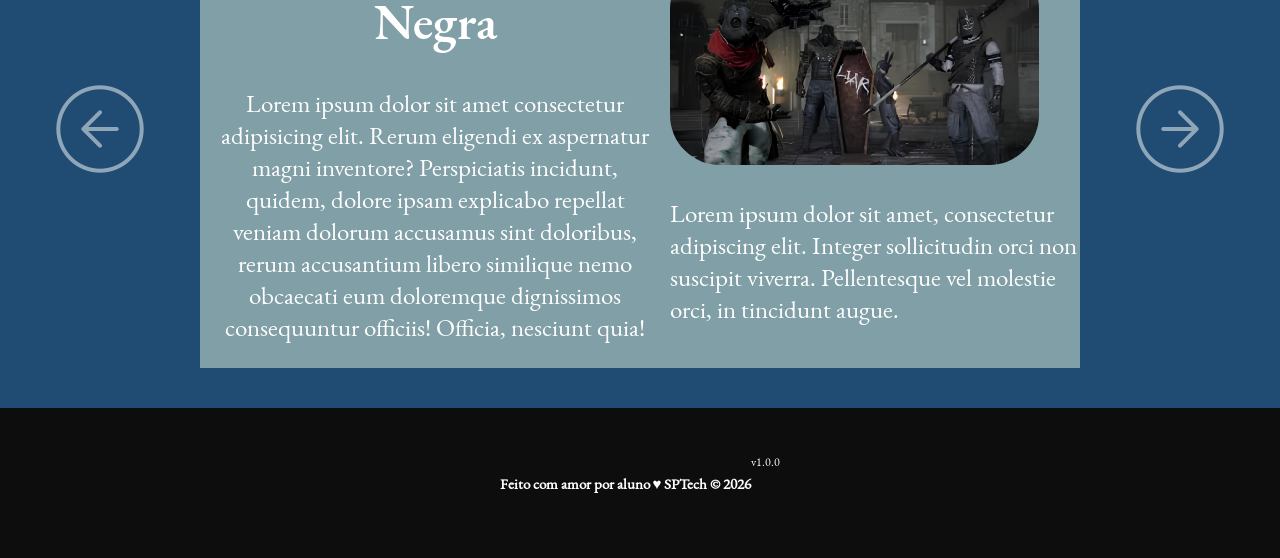
==== commit 3174153f: "Adaptando API para seguir a minha regra de negocio, alterando o index e o login, adicionando a pagin" ====
--- a/public/index.html
+++ b/public/index.html
@@ -39,8 +39,7 @@
   
     <div class="banner">
       <div class="container">
-        <p>“Mentir não é apenas algo que você faz. É o que o torna humano.” <br>- Arlecchino 
-</p>
+        <p>“Mentir não é apenas algo que você faz. É o que o torna humano.” <br>- Arlecchino </p>
       </div>
     </div>
   
--- a/public/css/estilo.css
+++ b/public/css/estilo.css
@@ -254,7 +254,7 @@
 /* FOOTER */
 
 .footer {
-  background-color: #32b9cd;
+  background-color: #0D0D0D;
   height: 150px;
   color: #fff;
   display: flex;
@@ -274,7 +274,7 @@
 
 .login {
   height: var(--tamanho-login);
-  background-image: url('../assets/imgs/bg-jelly-fish-para-home.png');
+  background-image: url('../assets/img/croppedimage1201631-lies-of-p-background.jpg');
   background-size: cover;
 }
 
@@ -285,13 +285,13 @@
 }
 
 .card {
-  width: 50%;
+  width: 30%;
   background-color: #e5e5e5;
   border-radius: 10px;
   display: flex;
   align-items: center;
   justify-content: space-evenly;
-  color: palevioletred;
+  color: #BF3636;
   flex-direction: column;
   height: fit-content;
   padding: 20px 0;
@@ -316,7 +316,7 @@
 }
 
 .formulario input {
-  border: 2px solid #32b9cd;
+  border: 2px solid #819fa6;
   text-align: center;
   border-radius: 10px;
   margin: 0;
@@ -341,13 +341,13 @@
 
 .botao {
   cursor: pointer;
-  font-family: "Barlow", sans-serif;
+  font-family: "LoPTitle";
   border: 0;
   border-radius: 5px;
   font-weight: 600;
   font-size: 18px;
   color: #fff;
-  background-color: #ED145B;
+  background-color: #BF3636;
   width: 120px;
   height: 30px;
   align-self: center;
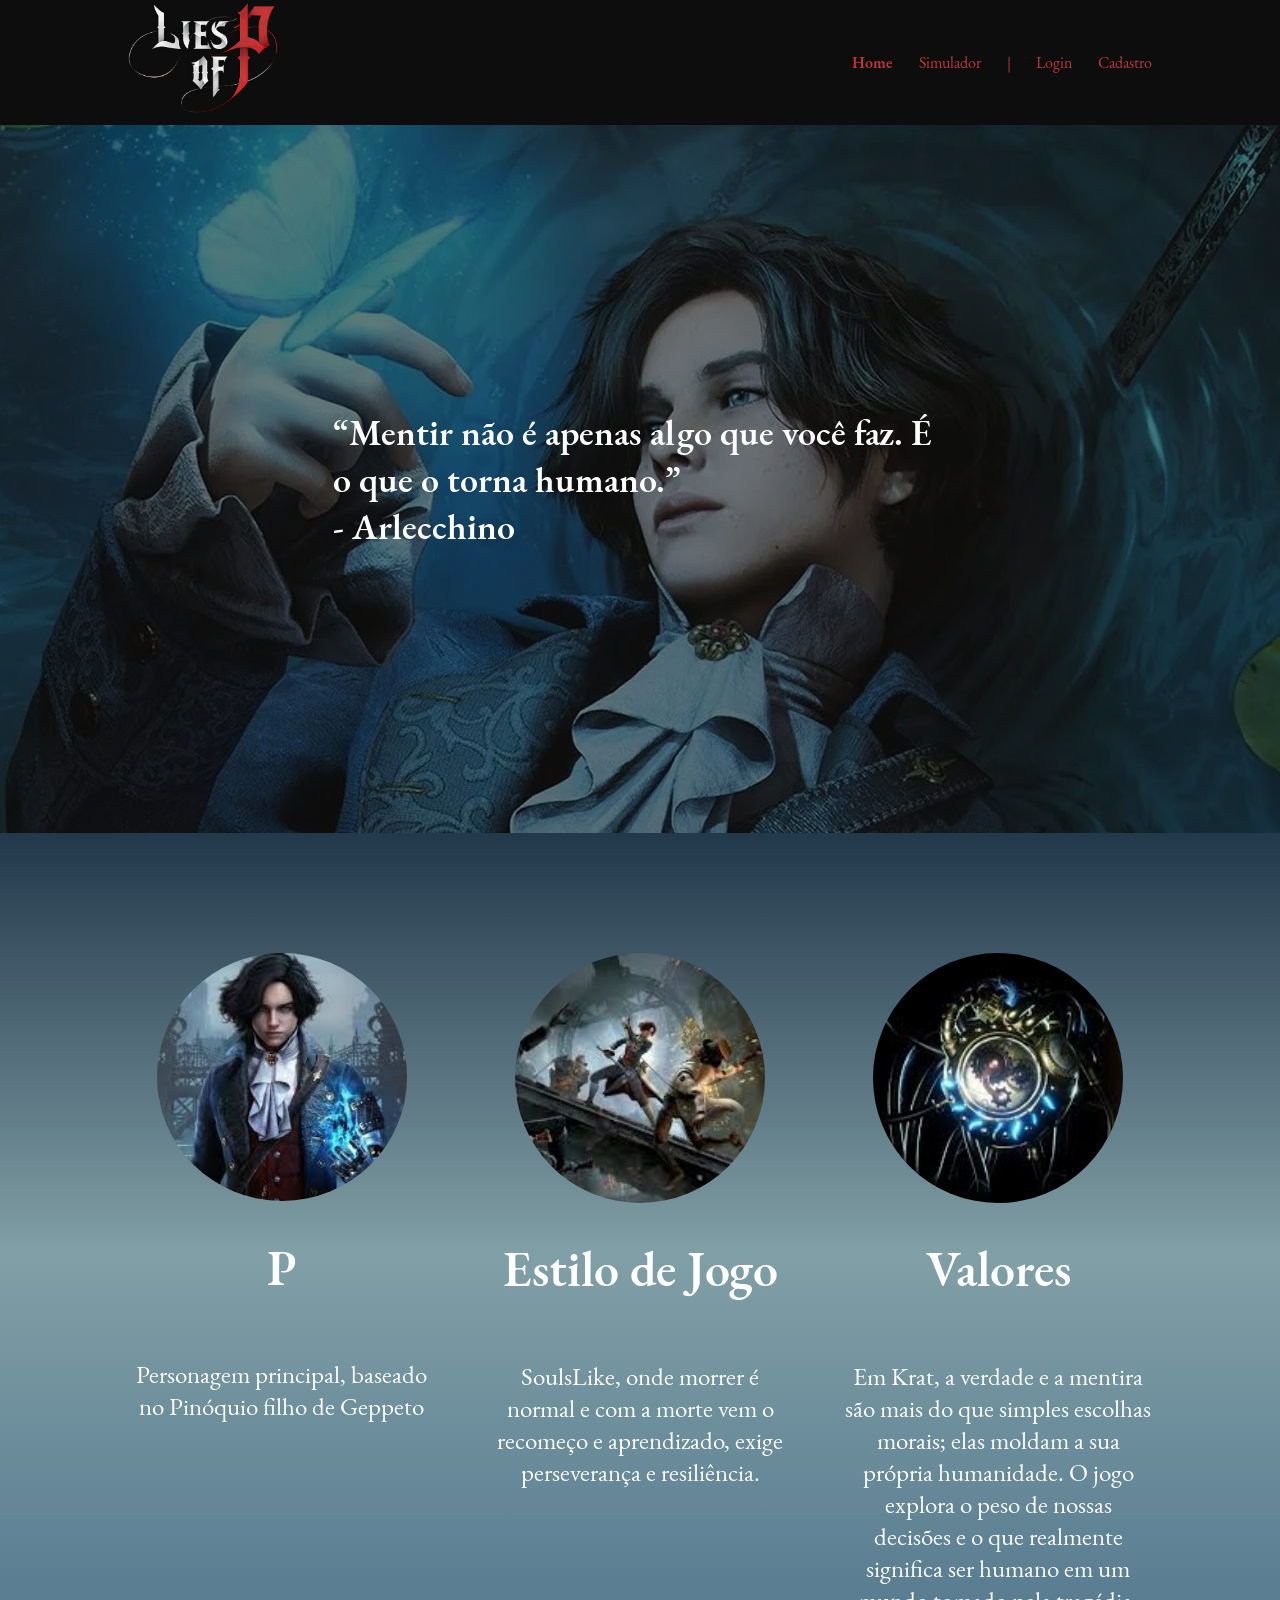
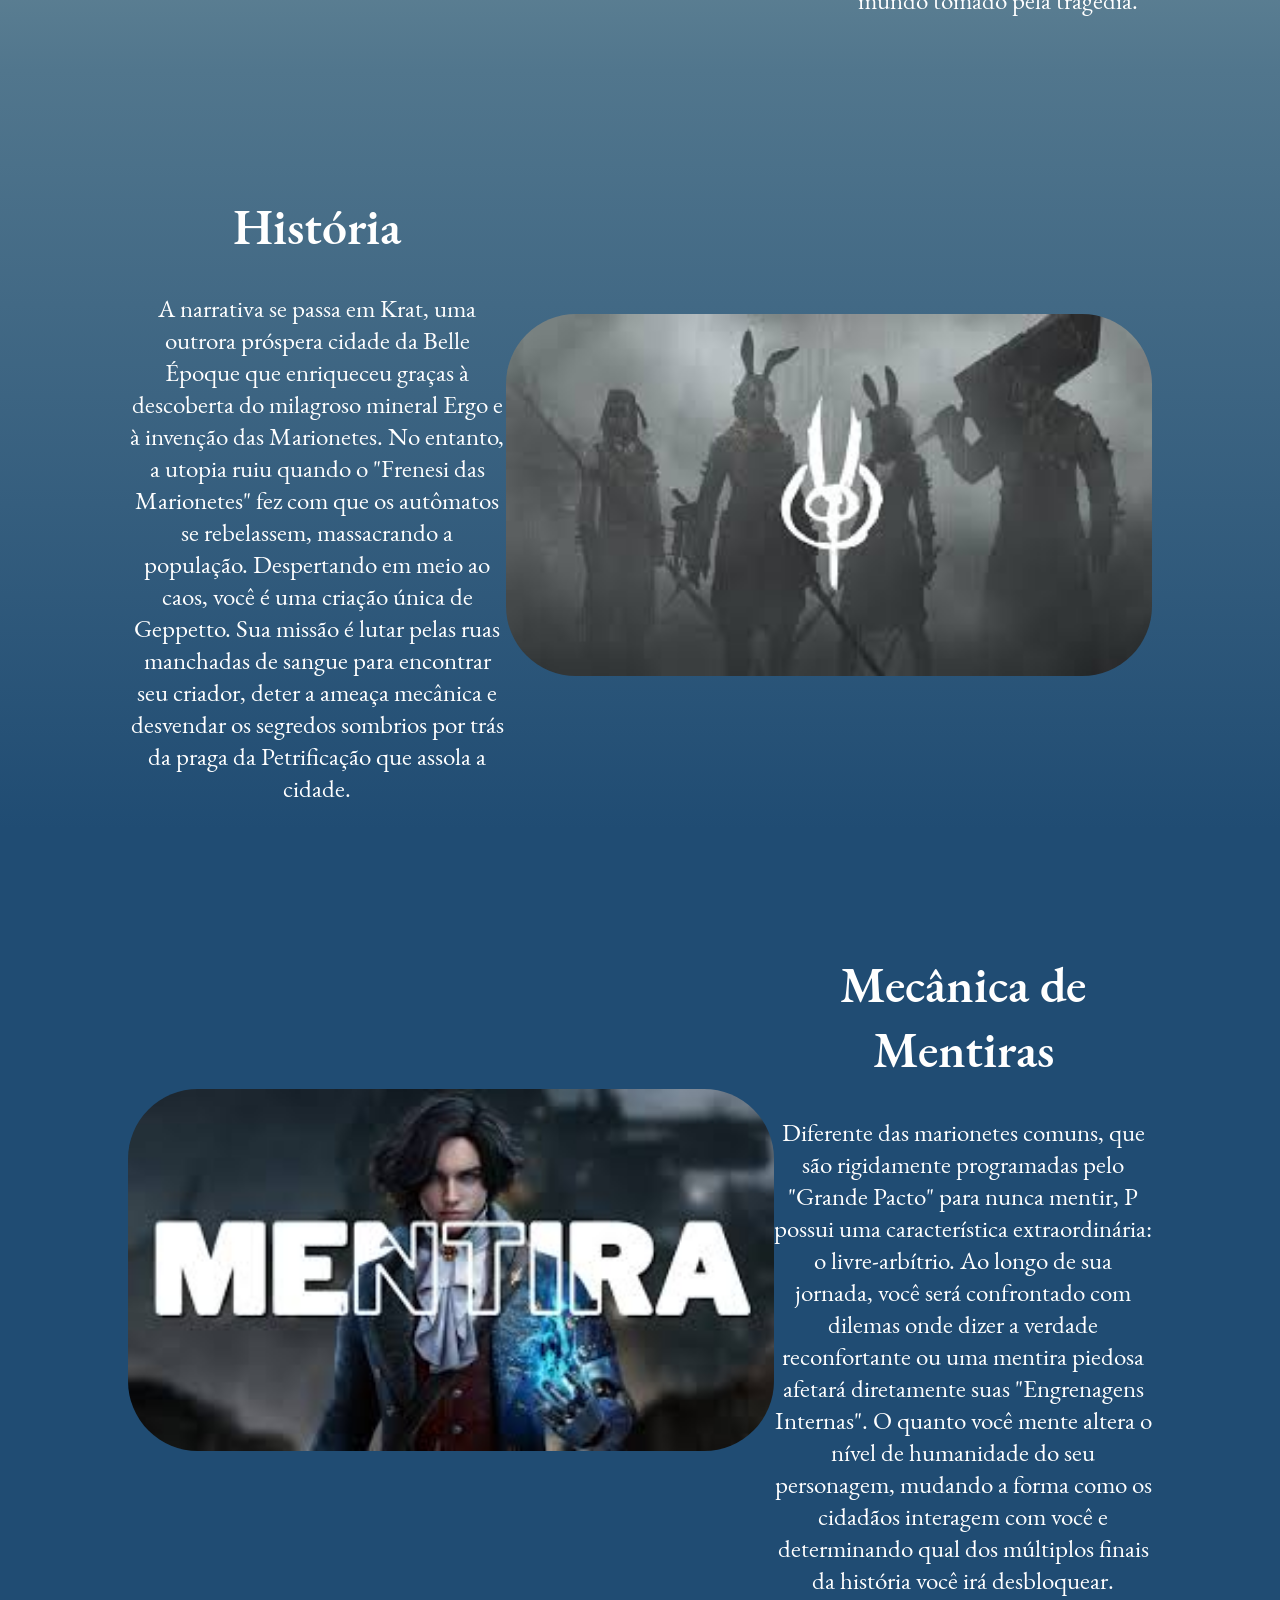
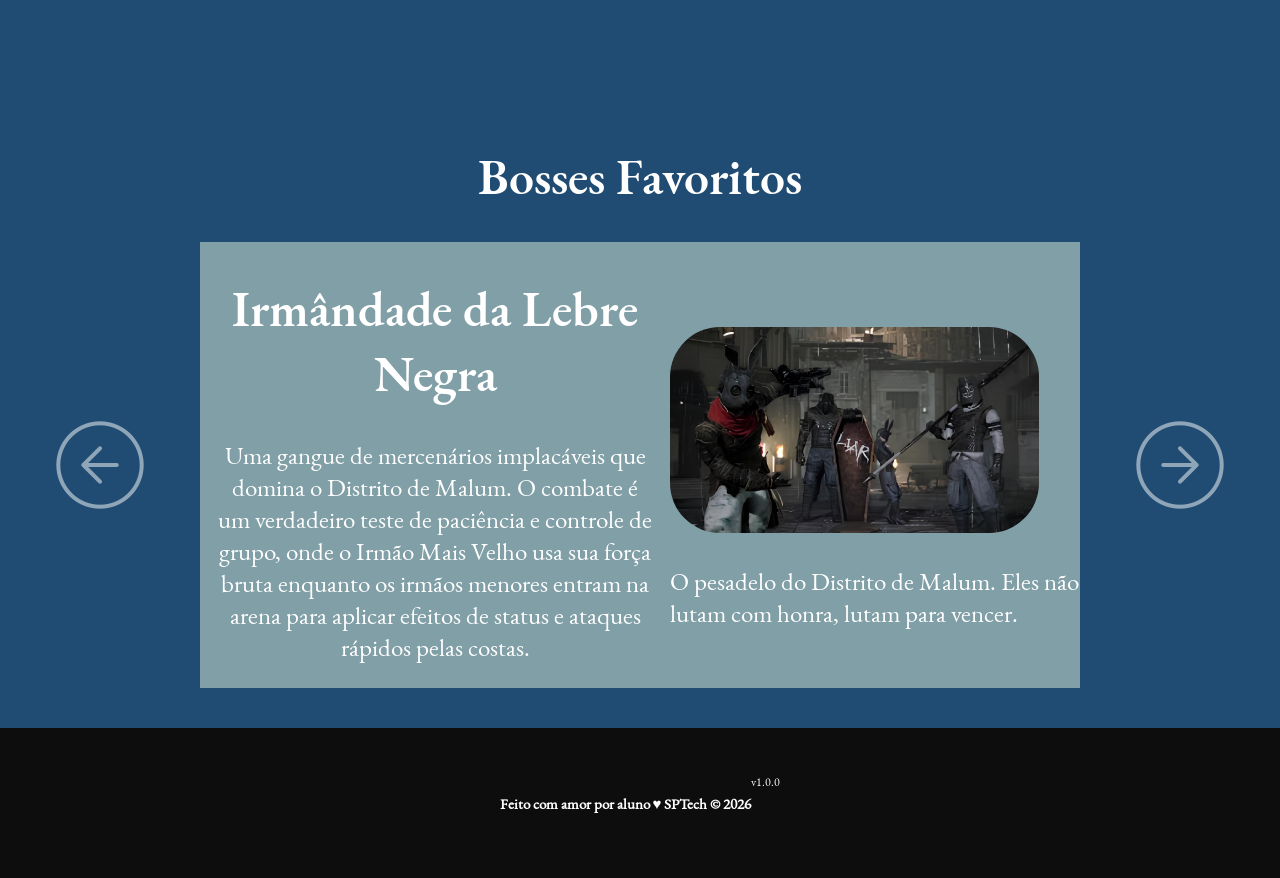
==== commit 9ac0c1ef: "Adicionando texto nos conteudos das paginas com lorem" ====
--- a/public/index.html
+++ b/public/index.html
@@ -59,9 +59,7 @@
           <div class="box">
             <img src="assets/img/coracaoQuad.jpg">
             <h1>Valores</h1>
-            <p>Lorem ipsum, dolor sit amet consectetur adipisicing elit. Et, quas cupiditate asperiores provident magnam
-              vitae illum iusto fugiat atque deleniti nulla sed iure suscipit, laborum, aliquid accusantium cum dicta
-              minima.</p>
+            <p>Em Krat, a verdade e a mentira são mais do que simples escolhas morais; elas moldam a sua própria humanidade. O jogo explora o peso de nossas decisões e o que realmente significa ser humano em um mundo tomado pela tragédia.</p>
           </div>
         </div>
       </div>
@@ -71,7 +69,7 @@
         <div class="container">
             <div class="txt">
                 <h1>História</h1>
-                <p>Lorem ipsum dolor sit amet, consectetur adipiscing elit. Integer sollicitudin orci non suscipit viverra. Pellentesque vel molestie orci, in tincidunt augue. Nullam id erat eu neque consectetur eleifend et eget neque. Morbi odio lorem, pretium at nisi sit amet, finibus tempor turpis. Integer congue sollicitudin euismod. Quisque nec interdum metus.</p>
+                <p>A narrativa se passa em Krat, uma outrora próspera cidade da Belle Époque que enriqueceu graças à descoberta do milagroso mineral Ergo e à invenção das Marionetes. No entanto, a utopia ruiu quando o "Frenesi das Marionetes" fez com que os autômatos se rebelassem, massacrando a população. Despertando em meio ao caos, você é uma criação única de Geppetto. Sua missão é lutar pelas ruas manchadas de sangue para encontrar seu criador, deter a ameaça mecânica e desvendar os segredos sombrios por trás da praga da Petrificação que assola a cidade.</p>
             </div>
             <img src="assets/img/lore.jpg" alt="" class="png">
         </div>
@@ -82,11 +80,11 @@
             <img src="assets/img/mentira.jpg" alt="" class="png">
             <div class="txt">
                 <h1>Mecânica de Mentiras</h1>
-                <p>Lorem ipsum dolor sit amet, consectetur adipiscing elit. Integer sollicitudin orci non suscipit viverra. Pellentesque vel molestie orci, in tincidunt augue. Nullam id erat eu neque consectetur eleifend et eget neque. Morbi odio lorem, pretium at nisi sit amet, finibus tempor turpis. Integer congue sollicitudin euismod. Quisque nec interdum metus.</p>
+                <p>Diferente das marionetes comuns, que são rigidamente programadas pelo "Grande Pacto" para nunca mentir, P possui uma característica extraordinária: o livre-arbítrio. Ao longo de sua jornada, você será confrontado com dilemas onde dizer a verdade reconfortante ou uma mentira piedosa afetará diretamente suas "Engrenagens Internas". O quanto você mente altera o nível de humanidade do seu personagem, mudando a forma como os cidadãos interagem com você e determinando qual dos múltiplos finais da história você irá desbloquear.</p>
             </div>
         </div>
     </div>
-
+    
     <div class="bossesfav">
         <h1>Bosses Favoritos</h1>
         <div class="boss">
@@ -94,11 +92,11 @@
             <div class="bossbox">
                 <div class="textsolo" id="textsolo">
                     <h1>Irmândade da Lebre Negra</h1>
-                    <p> Lorem ipsum dolor sit amet consectetur adipisicing elit. Rerum eligendi ex aspernatur magni inventore? Perspiciatis incidunt, quidem, dolore ipsam explicabo repellat veniam dolorum accusamus sint doloribus, rerum accusantium libero similique nemo obcaecati eum doloremque dignissimos consequuntur officiis! Officia, nesciunt quia!</p>
+                    <p>Uma gangue de mercenários implacáveis que domina o Distrito de Malum. O combate é um verdadeiro teste de paciência e controle de grupo, onde o Irmão Mais Velho usa sua força bruta enquanto os irmãos menores entram na arena para aplicar efeitos de status e ataques rápidos pelas costas.</p>
                 </div>
                 <div class="textimg" id="textimg">
                     <img src="assets/img/lebreNegraBoss.jpg" alt="imagem boss">
-                    <p>Lorem ipsum dolor sit amet, consectetur adipiscing elit. Integer sollicitudin orci non suscipit viverra. Pellentesque vel molestie orci, in tincidunt augue.</p>
+                    <p>O pesadelo do Distrito de Malum. Eles não lutam com honra, lutam para vencer.</p>
                 </div>
             </div>
             <img src="assets/img/setadireita.png" alt="" class="seta" onclick="mudardir()">
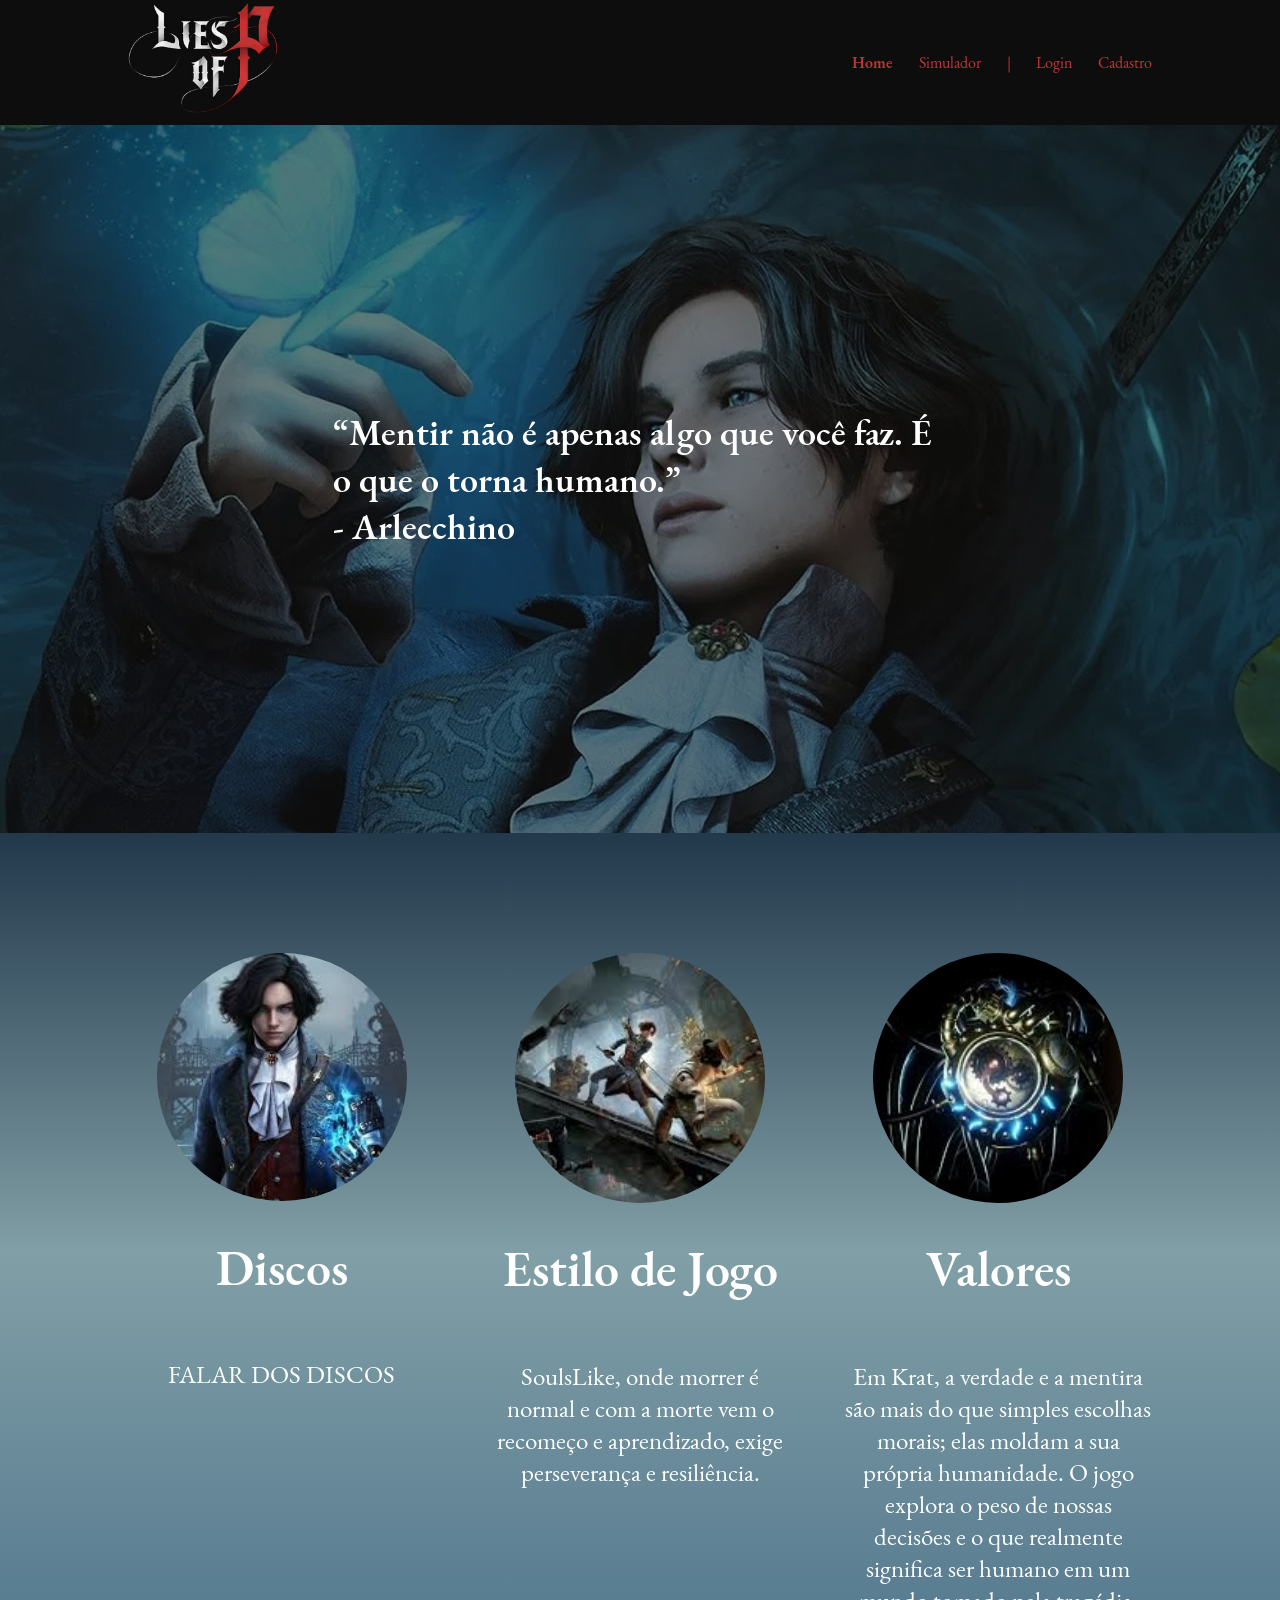
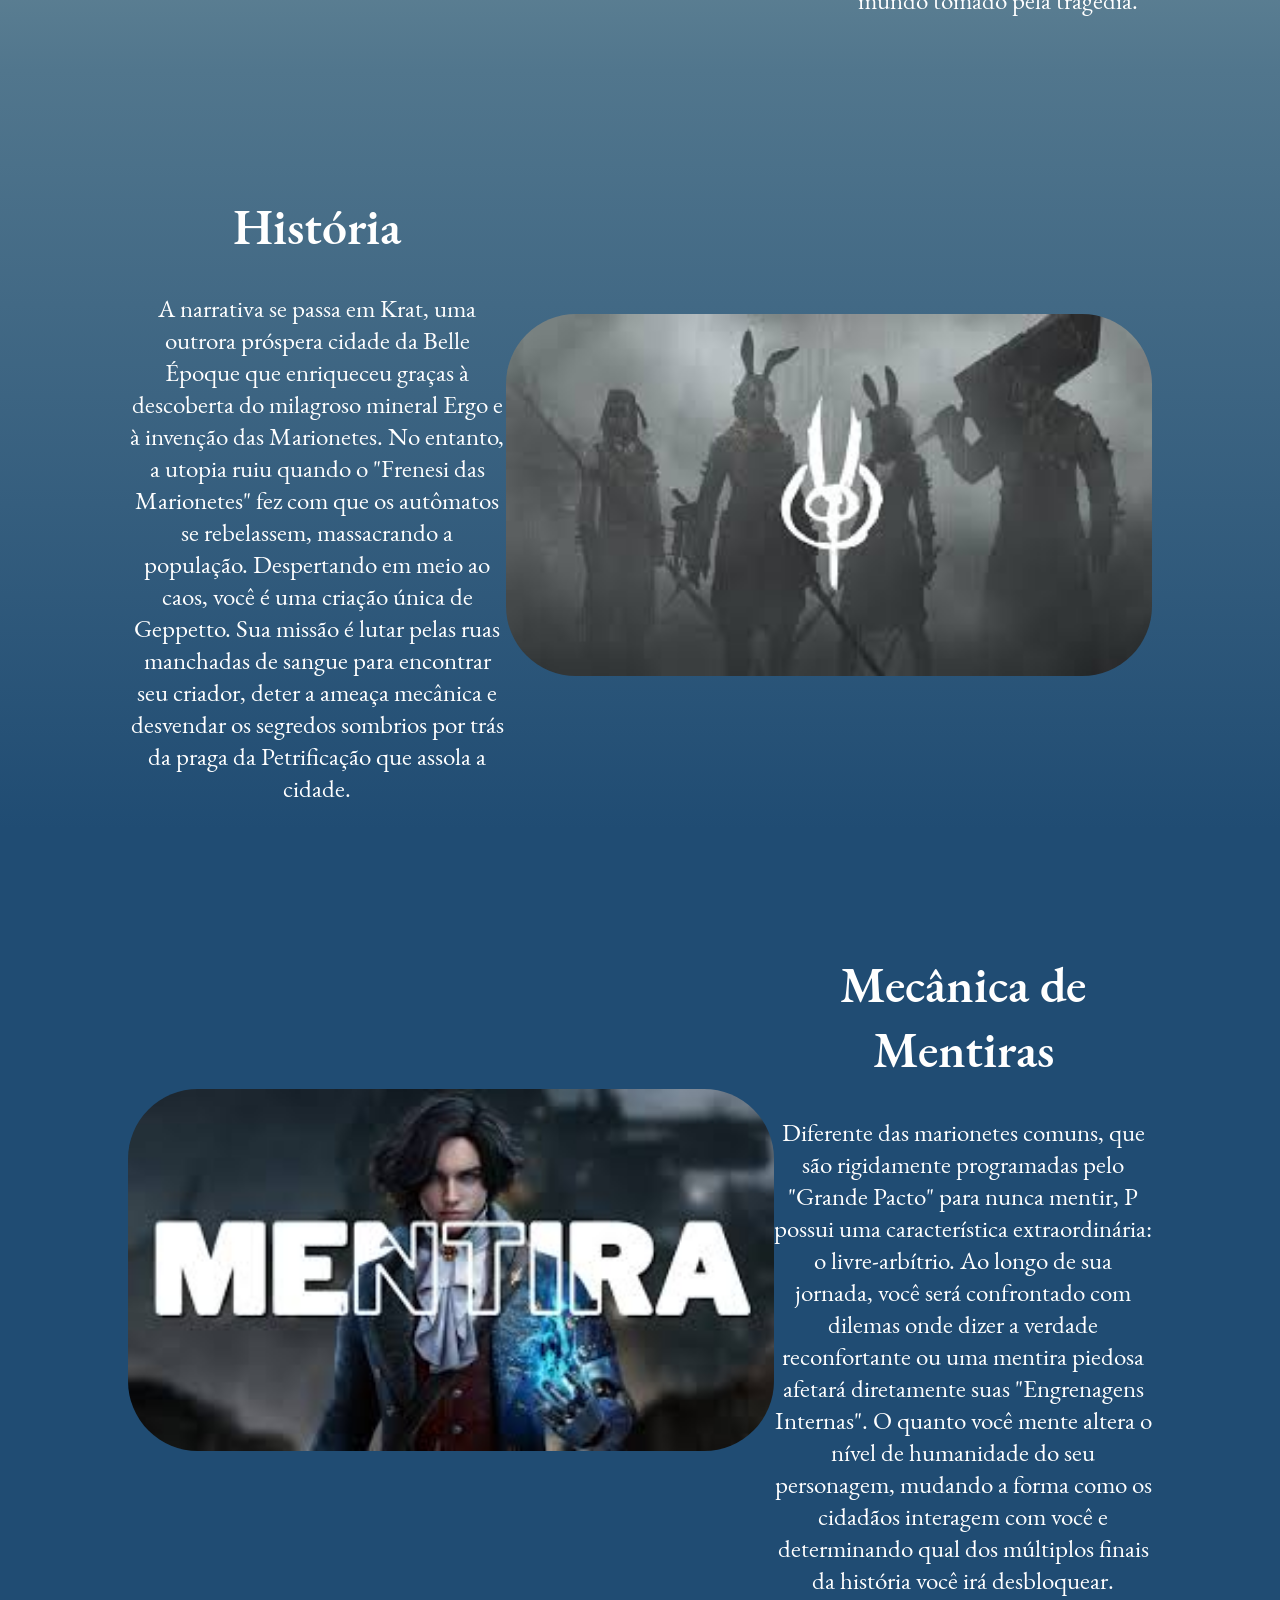
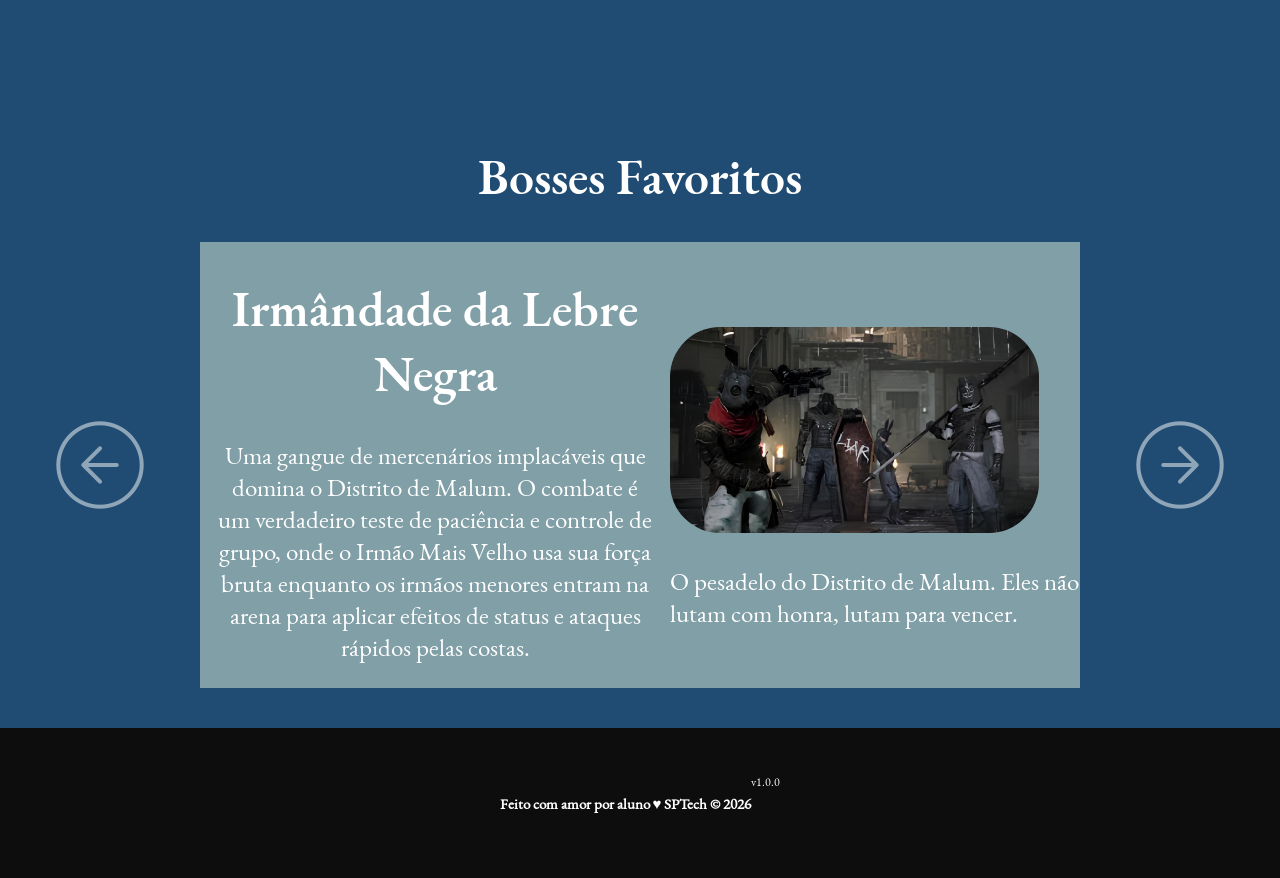
==== commit 8f49a061: "Finalizando o grafico de humanidade e KPIs dele" ====
--- a/public/index.html
+++ b/public/index.html
@@ -48,8 +48,8 @@
         <div class="boxes">
           <div class="box">
             <img src="assets/img/PErgo.jpg">
-            <h1>P</h1>
-            <p>Personagem principal, baseado no Pinóquio filho de Geppeto</p>
+            <h1>Discos</h1>
+            <p>FALAR DOS DISCOS</p>
           </div>
           <div class="box">
             <img src="assets/img/ResumoPlayStyle.jpg">
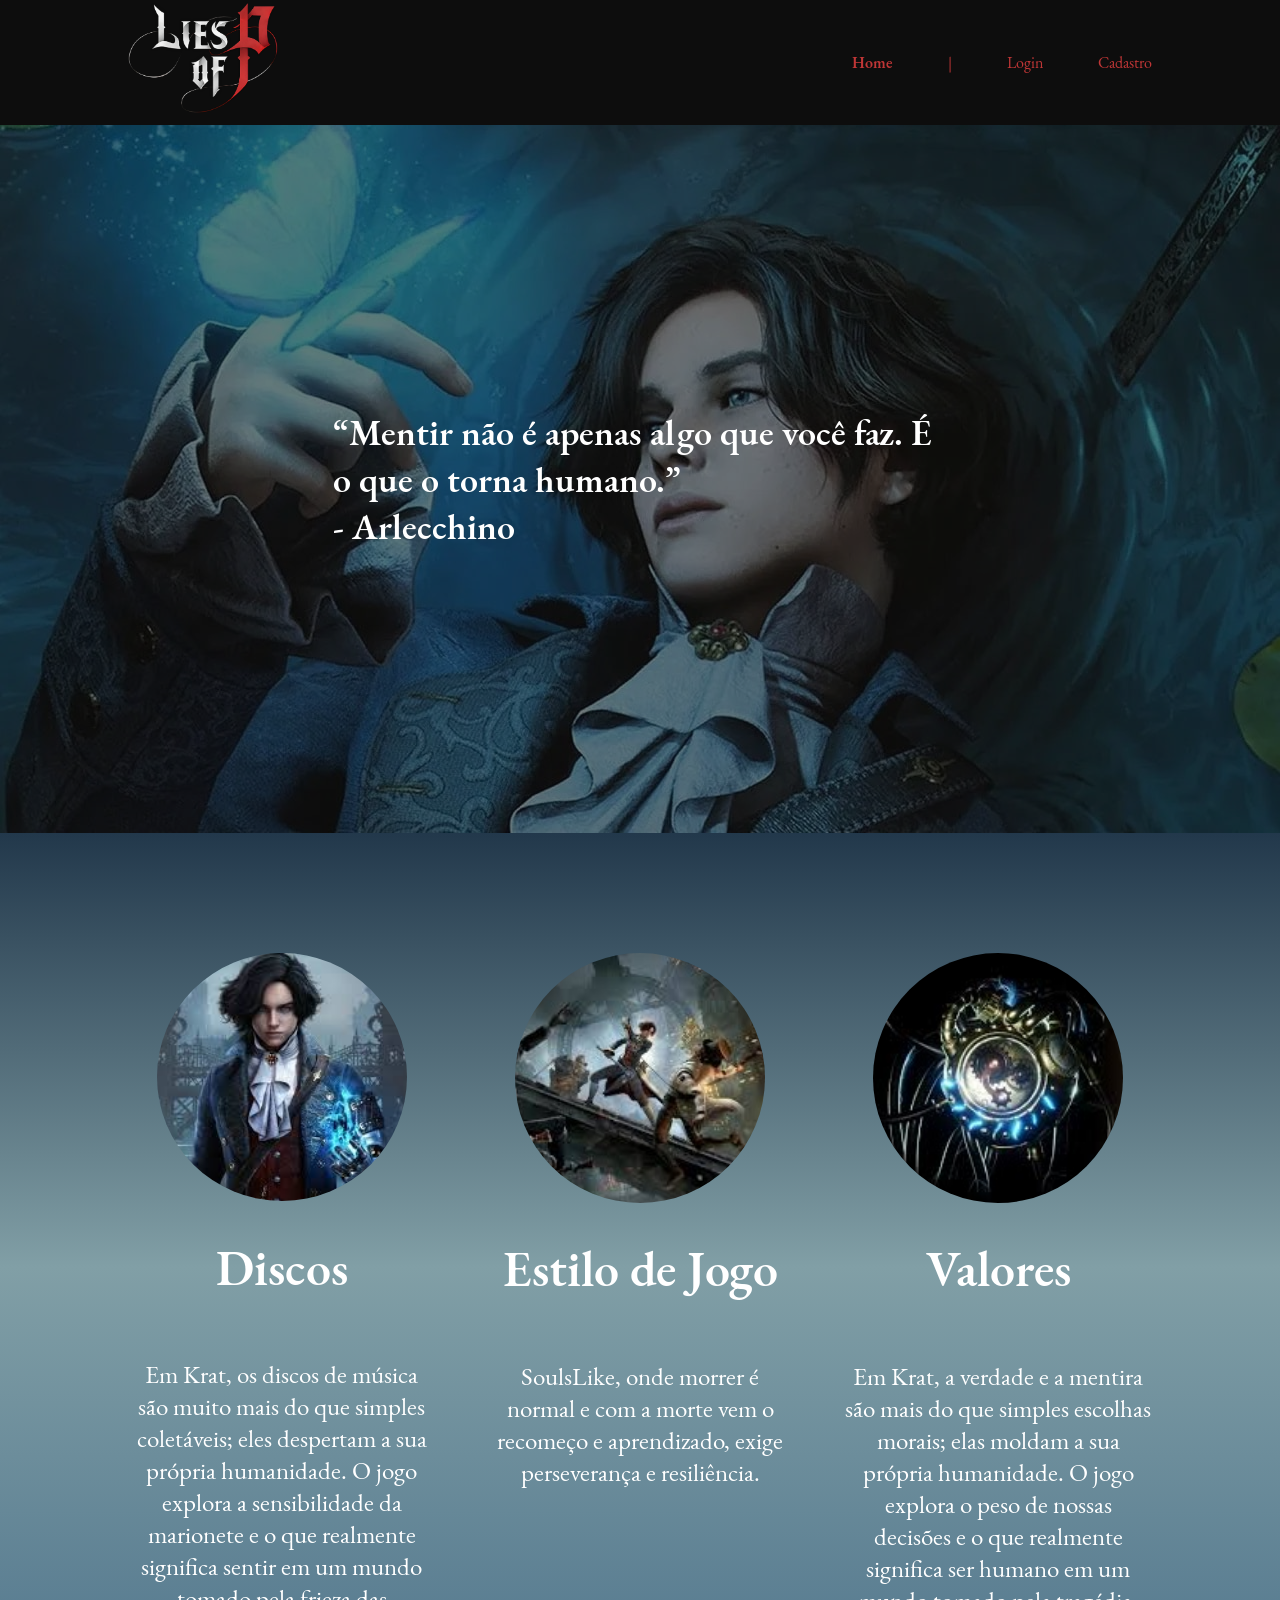
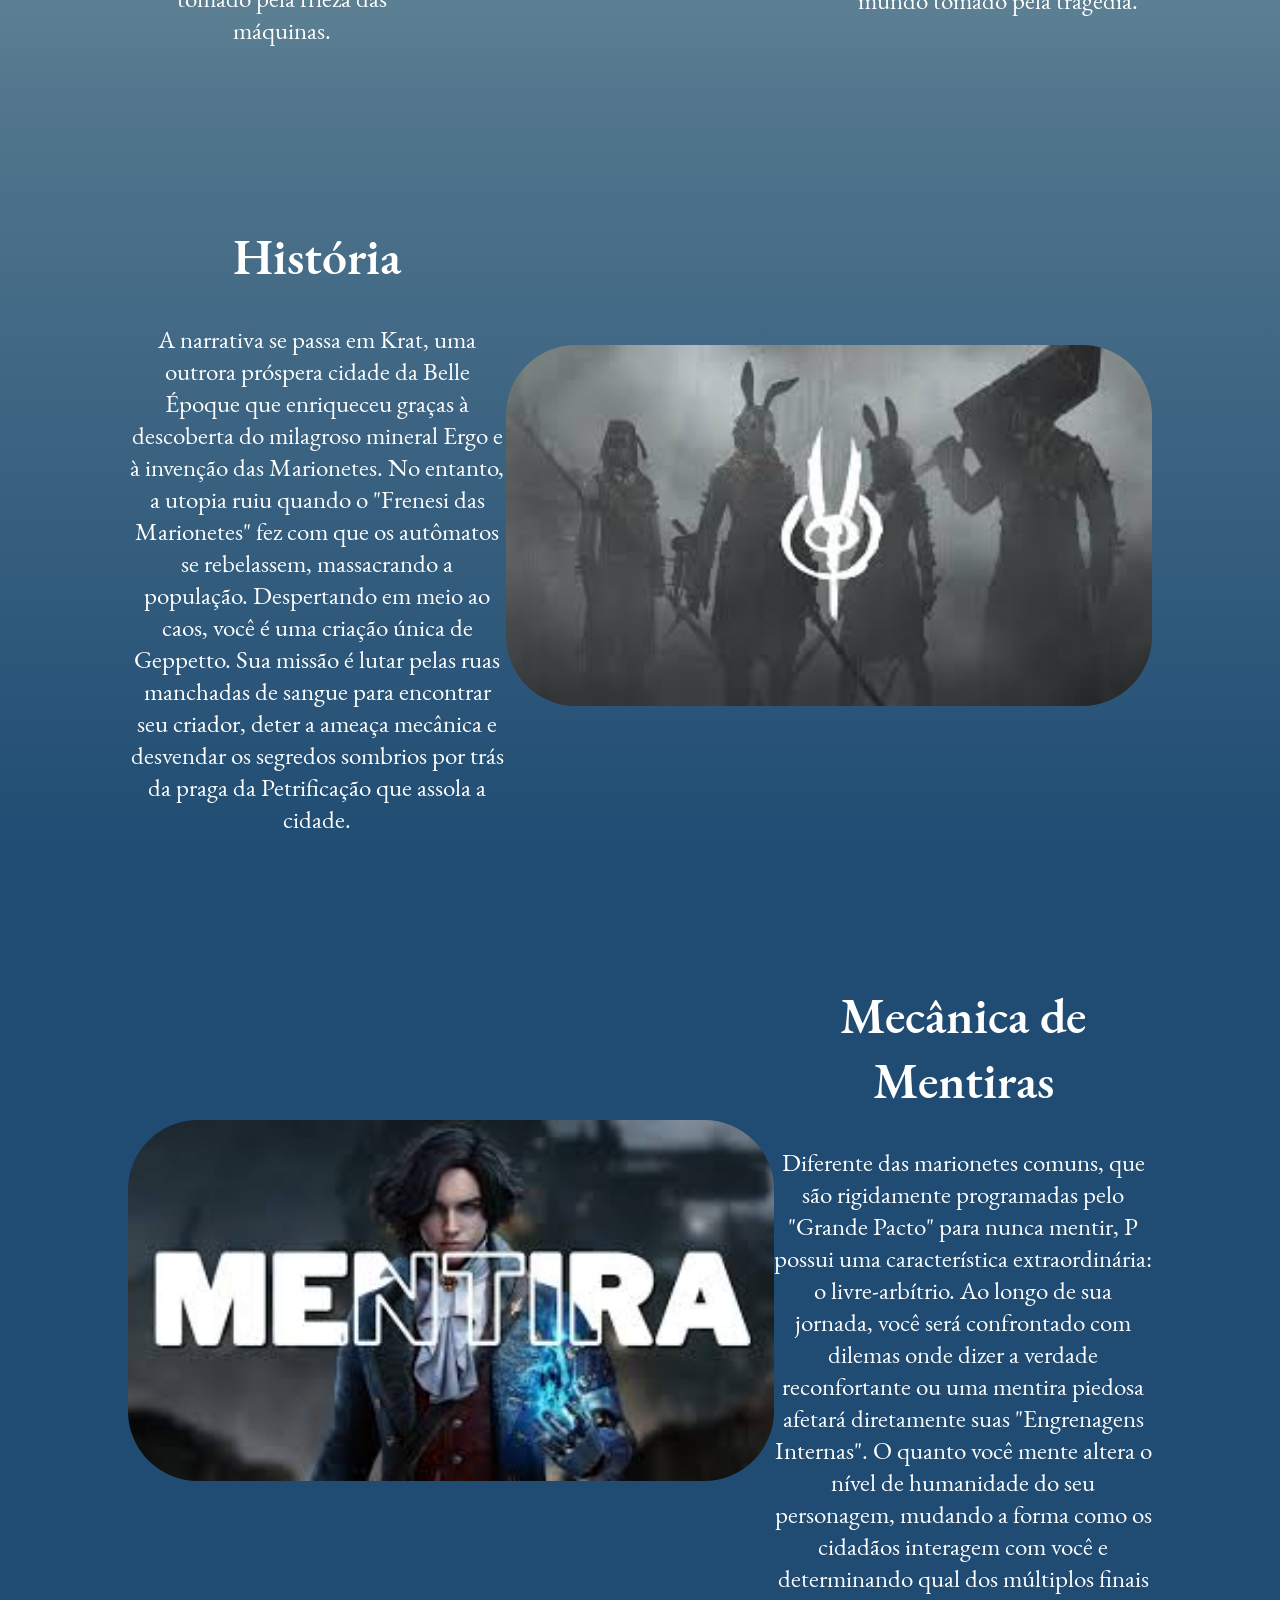
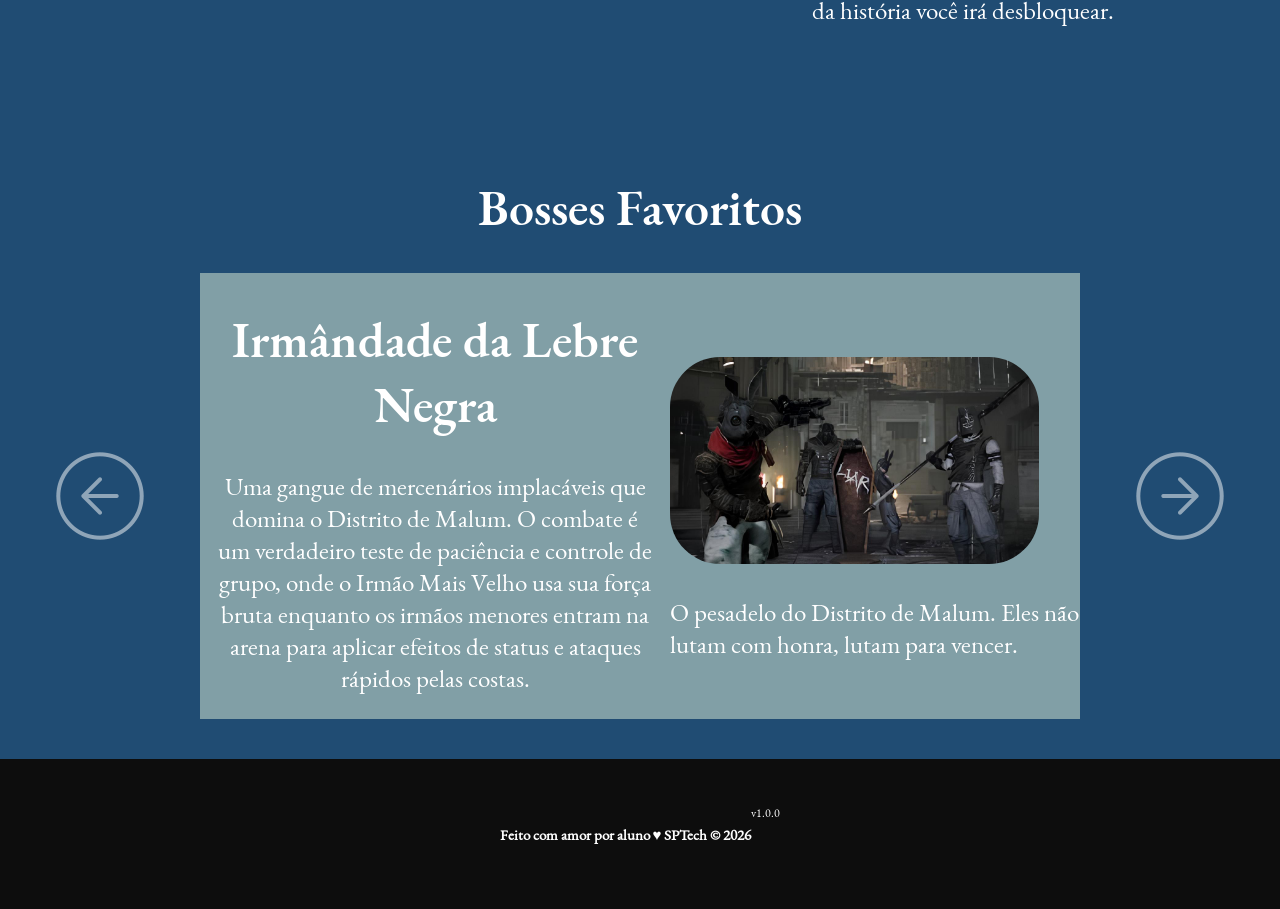
==== commit 54216070: "Ajustes na tela home, login e cadastro, removendo href de simulador, nao exite" ====
--- a/public/index.html
+++ b/public/index.html
@@ -23,9 +23,6 @@
           <li class="agora">
             <a href="#">Home</a>
           </li>
-          <li>
-            <a href="simulador.html">Simulador</a>
-          </li>
           <li>|</li>
           <li>
             <a href="login.html">Login</a>
@@ -49,7 +46,7 @@
           <div class="box">
             <img src="assets/img/PErgo.jpg">
             <h1>Discos</h1>
-            <p>FALAR DOS DISCOS</p>
+            <p>Em Krat, os discos de música são muito mais do que simples coletáveis; eles despertam a sua própria humanidade. O jogo explora a sensibilidade da marionete e o que realmente significa sentir em um mundo tomado pela frieza das máquinas.</p>
           </div>
           <div class="box">
             <img src="assets/img/ResumoPlayStyle.jpg">
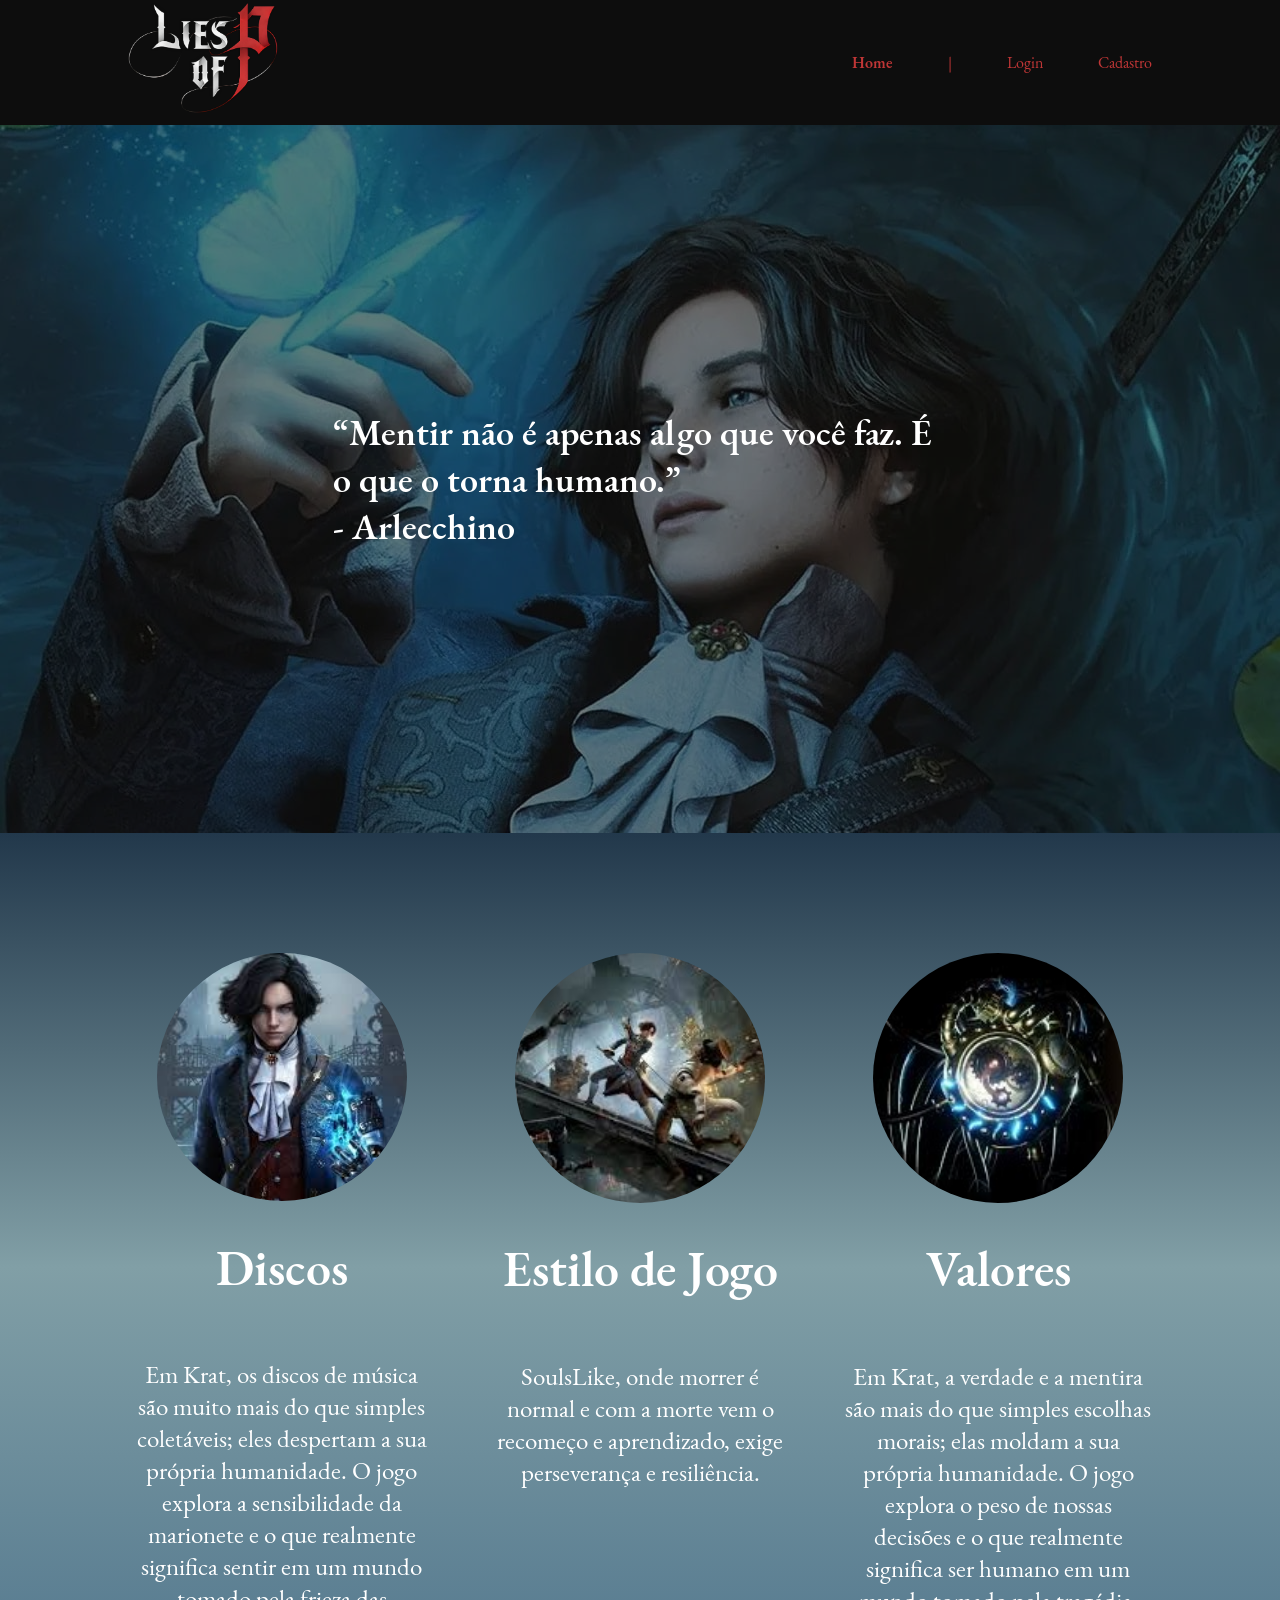
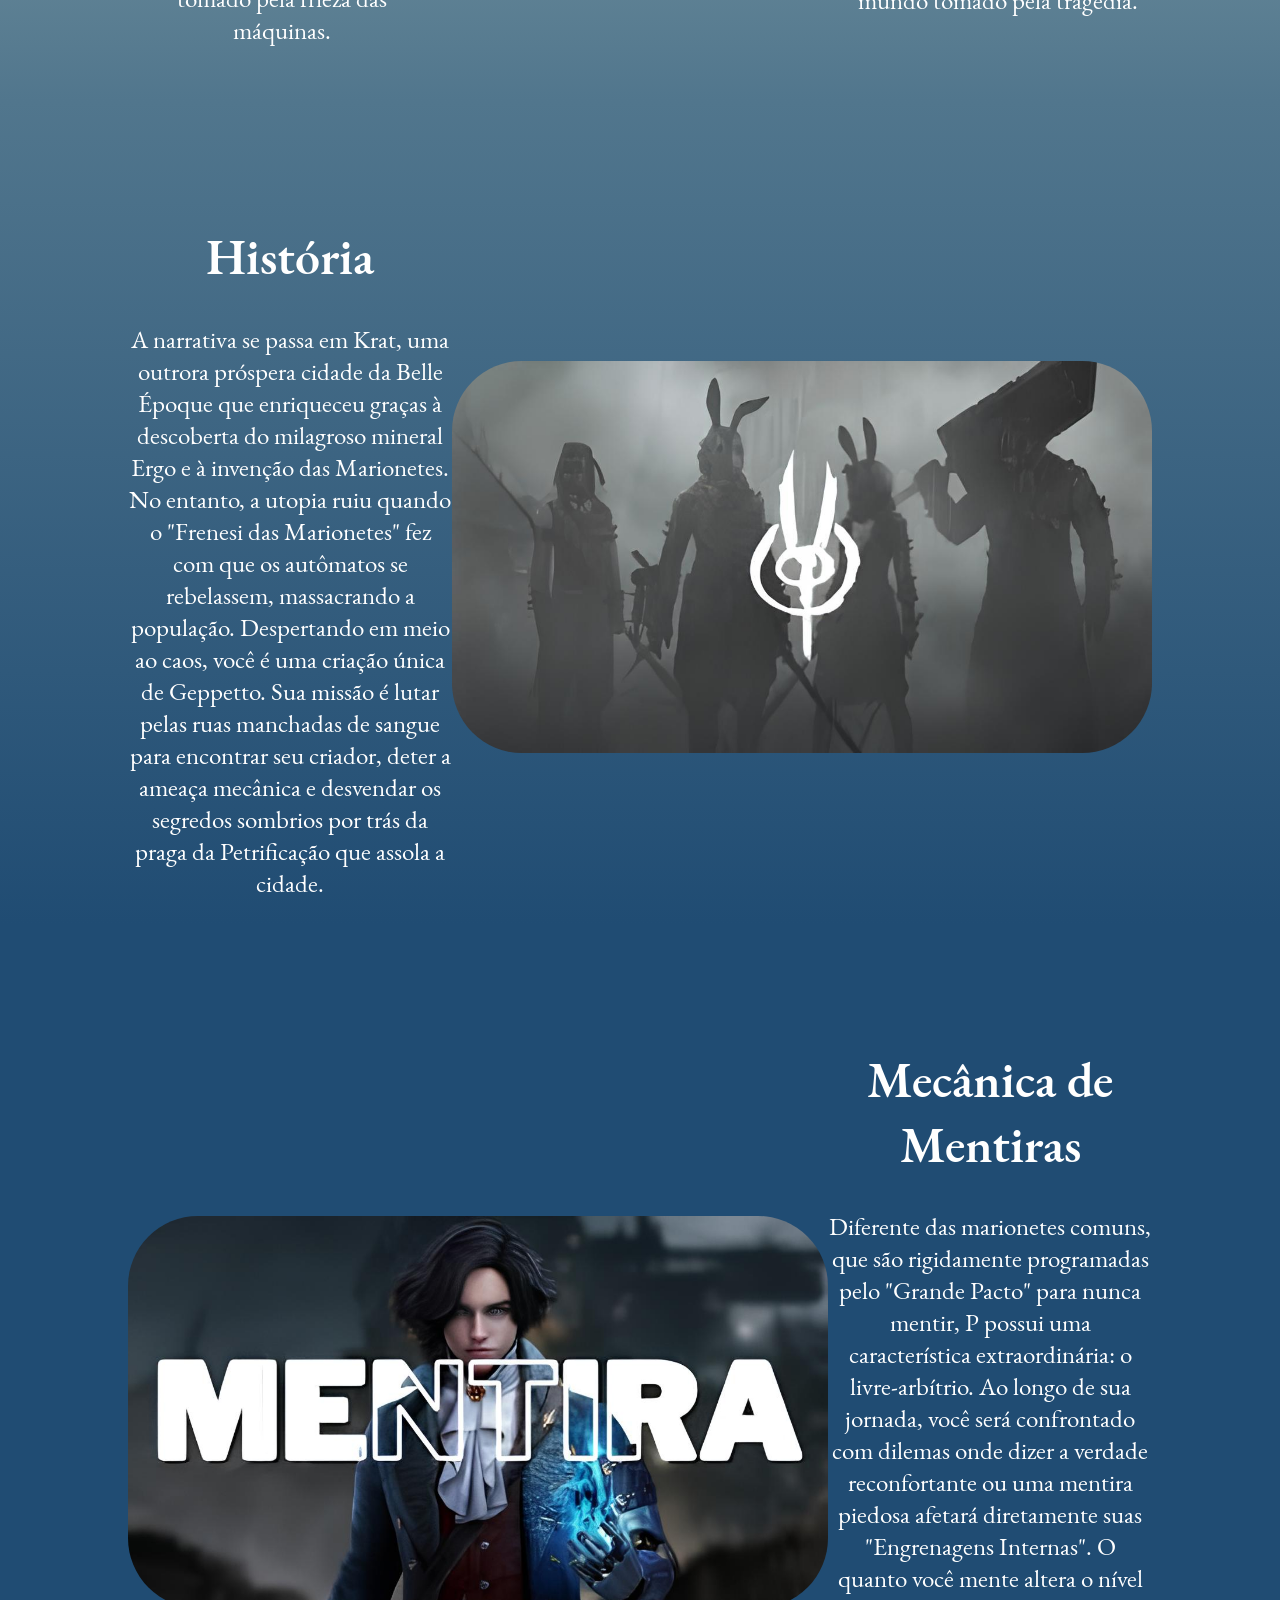
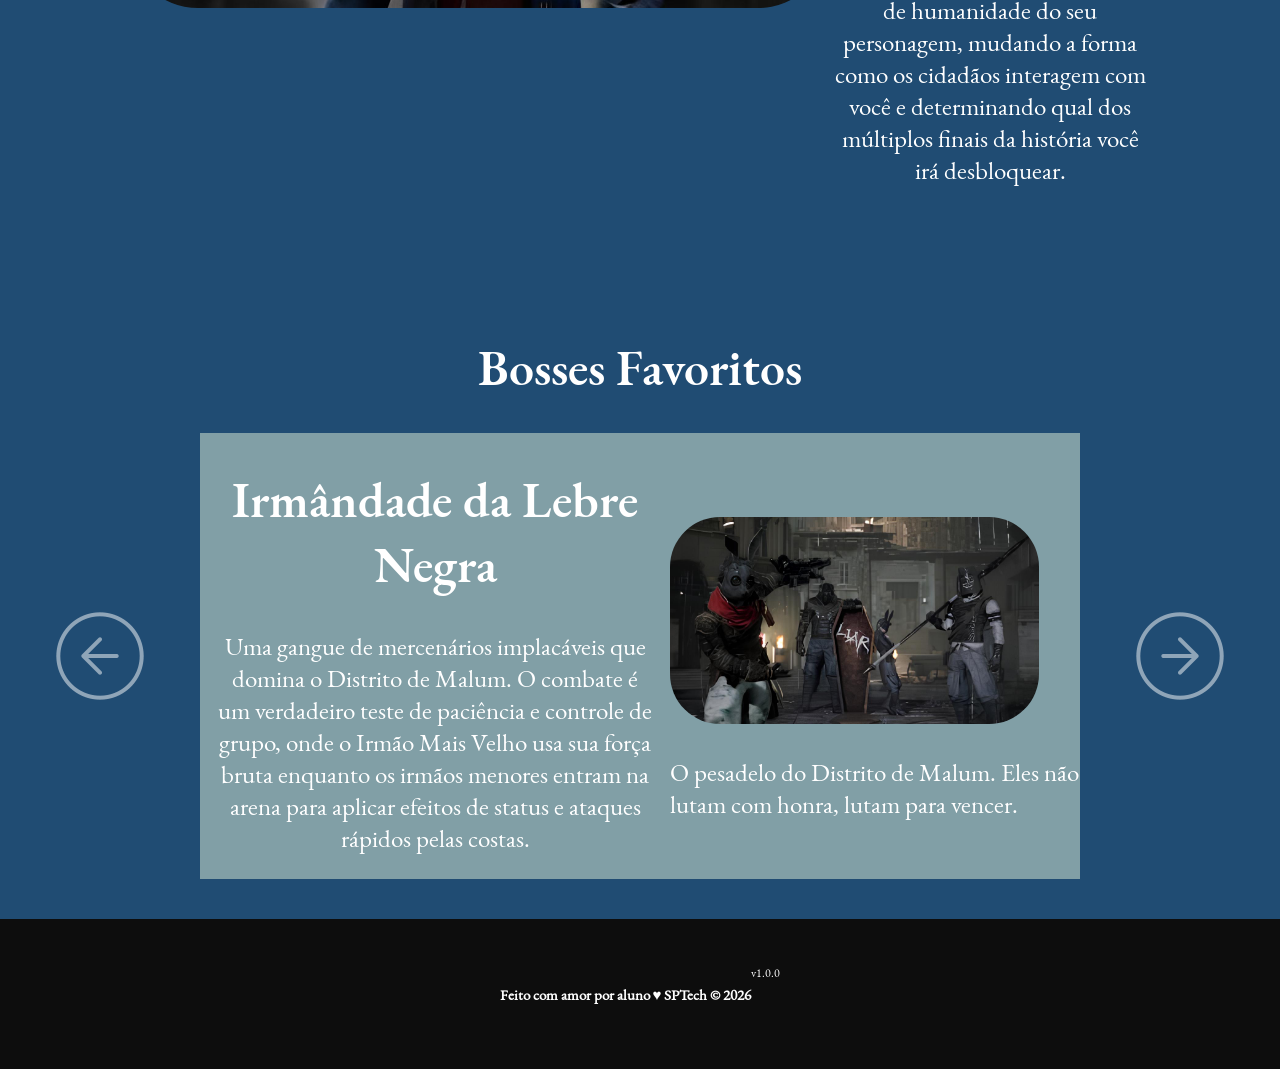
==== commit dc14fc13: "Adicionando barra lateral no questionario" ====
--- a/public/index.html
+++ b/public/index.html
@@ -6,12 +6,12 @@
     <meta http-equiv="X-UA-Compatible" content="IE=edge">
     <meta name="viewport" content="width=device-width, initial-scale=1.0">
 
-    <title>AquaTech | Página Inicial</title>
+    <title>LiesOfP | Página Inicial</title>
 
     <script src="./js/sessao.js"></script>
 
     <link rel="stylesheet" href="./css/estilo.css">
-    <link rel="icon" href="./assets/icon/favicon2.ico">
+    <link rel="icon" href="./assets/icon/LoPLogo.ico">
     <link rel="preconnect" href="https://fonts.gstatic.com">
 </head>
 
@@ -74,7 +74,7 @@
     
     <div class="lie">
         <div class="container">
-            <img src="assets/img/mentira.jpg" alt="" class="png">
+            <img src="assets/img/mentiraMelhorada.jpg" alt="" class="png">
             <div class="txt">
                 <h1>Mecânica de Mentiras</h1>
                 <p>Diferente das marionetes comuns, que são rigidamente programadas pelo "Grande Pacto" para nunca mentir, P possui uma característica extraordinária: o livre-arbítrio. Ao longo de sua jornada, você será confrontado com dilemas onde dizer a verdade reconfortante ou uma mentira piedosa afetará diretamente suas "Engrenagens Internas". O quanto você mente altera o nível de humanidade do seu personagem, mudando a forma como os cidadãos interagem com você e determinando qual dos múltiplos finais da história você irá desbloquear.</p>
